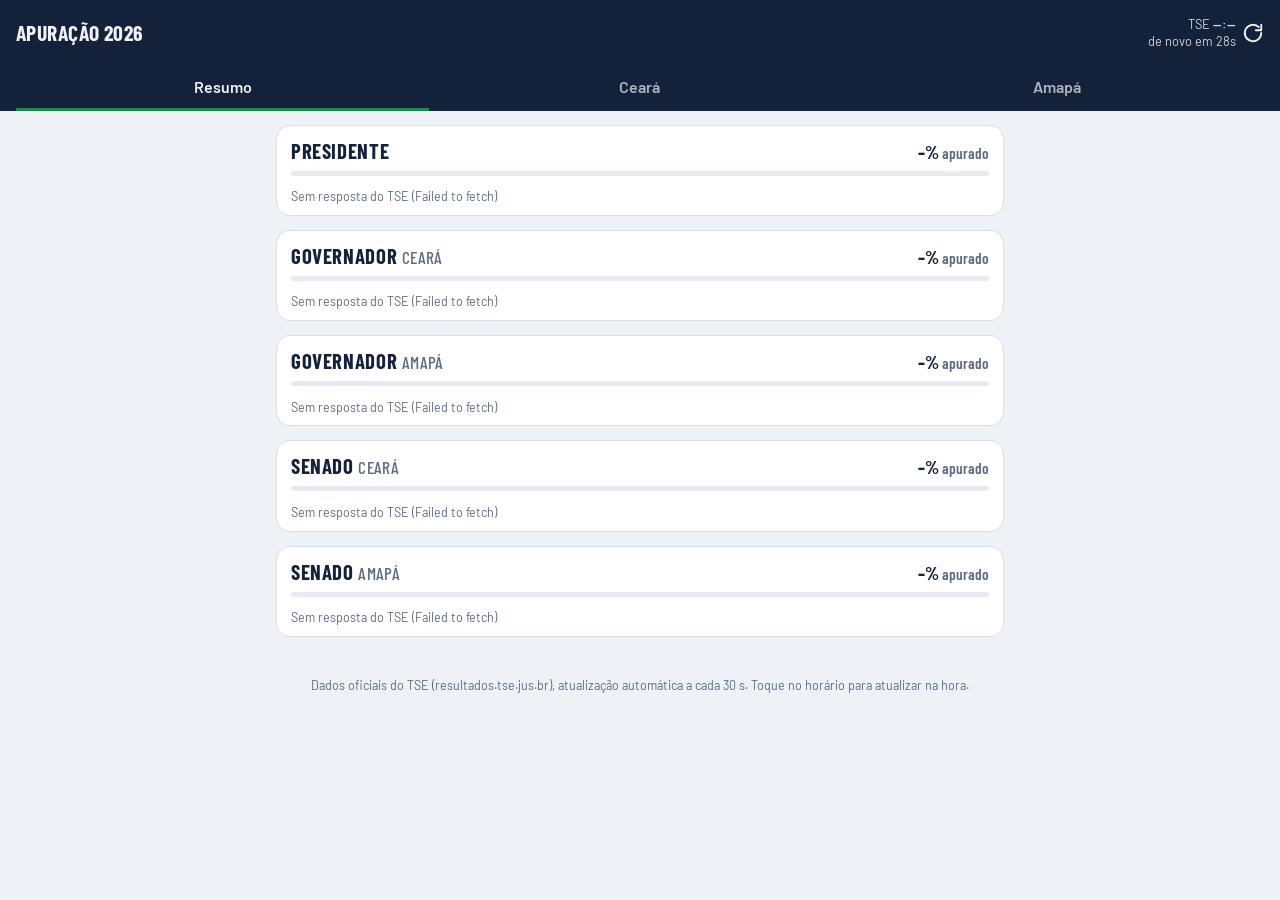
==== index.html @ d560bc11 "Adiciona página de apuração 2026 (Presidente, CE e AP) Co-Authored-By: Claude Opus 5.5 <noreply@anth" ====
<!doctype html>
<html lang="pt-BR">
<head>
<meta charset="utf-8">
<meta name="viewport" content="width=device-width, initial-scale=1, viewport-fit=cover">
<meta name="apple-mobile-web-app-capable" content="yes">
<meta name="mobile-web-app-capable" content="yes">
<meta name="apple-mobile-web-app-title" content="Apuração">
<meta name="theme-color" content="#14213a">
<title>Apuração 2026 CE · AP</title>
<link rel="preconnect" href="https://fonts.googleapis.com">
<link rel="preconnect" href="https://fonts.gstatic.com" crossorigin>
<link rel="stylesheet" href="https://fonts.googleapis.com/css2?family=Barlow:wght@400;500;600&family=Barlow+Condensed:wght@500;600;700&display=swap">
<style>
/* Layout: barra fixa com abas e % apurado; cartões por cargo empilhados, números grandes à direita */
:root {
  --bg: #eef1f5;
  --card: #ffffff;
  --ink: #14213a;
  --muted: #5d6a80;
  --line: #d9dfe8;
  --accent: #1f4fa3;
  --bar: #c9d6ec;
  --confirma: #1d8a4e;   /* tecla verde da urna */
  --corrige: #d9731a;    /* tecla laranja da urna */
  --chip: #e6ebf3;
  --font-body: "Barlow", system-ui, -apple-system, "Segoe UI", Roboto, sans-serif;
  --font-num: "Barlow Condensed", "Arial Narrow", system-ui, sans-serif;
  color-scheme: light;
}
@media (prefers-color-scheme: dark) {
  :root:not([data-theme="light"]) {
    --bg: #0d1424; --card: #16203a; --ink: #e8edf6; --muted: #98a5bd; --line: #26324f;
    --accent: #7fa6ef; --bar: #2a3d66; --confirma: #3cc27a; --corrige: #f0954a; --chip: #22304f;
    color-scheme: dark;
  }
}
:root[data-theme="dark"] {
  --bg: #0d1424; --card: #16203a; --ink: #e8edf6; --muted: #98a5bd; --line: #26324f;
  --accent: #7fa6ef; --bar: #2a3d66; --confirma: #3cc27a; --corrige: #f0954a; --chip: #22304f;
  color-scheme: dark;
}
* { box-sizing: border-box; }
html { -webkit-text-size-adjust: 100%; }
body {
  margin: 0; background: var(--bg); color: var(--ink);
  font: 16px/1.35 var(--font-body);
  padding-bottom: env(safe-area-inset-bottom, 0px);
}
header {
  position: sticky; top: 0; z-index: 5;
  background: var(--ink); color: var(--bg);
  padding: calc(env(safe-area-inset-top, 0px) + 10px) 16px 0;
}
.top { display: flex; align-items: center; gap: 12px; justify-content: space-between; }
.top h1 { font: 700 1.35rem/1 var(--font-num); letter-spacing: .02em; margin: 0; text-transform: uppercase; }
.status { font-size: .8rem; opacity: .85; text-align: right; font-variant-numeric: tabular-nums; }
.status b { font-weight: 600; }
#refresh {
  border: 0; background: transparent; color: inherit; font: inherit; padding: 6px 0 6px 10px;
  cursor: pointer; display: flex; align-items: center; gap: 6px;
}
#refresh svg { width: 22px; height: 22px; }
#refresh.spin svg { animation: spin .8s linear infinite; }
@keyframes spin { to { transform: rotate(360deg); } }
nav { display: flex; gap: 4px; margin-top: 10px; }
nav button {
  flex: 1; border: 0; background: transparent; color: inherit; opacity: .7;
  font: 600 1rem var(--font-body); padding: 10px 4px 12px; cursor: pointer;
  border-bottom: 3px solid transparent;
}
nav button[aria-selected="true"] { opacity: 1; border-bottom-color: var(--confirma); }
nav button:focus-visible, button:focus-visible, input:focus-visible { outline: 2px solid var(--accent); outline-offset: 2px; }

main { padding: 14px 16px 40px; max-width: 760px; margin: 0 auto; display: grid; gap: 14px; }
.note {
  font-size: .9rem; color: var(--muted); background: var(--card); border: 1px dashed var(--line);
  border-radius: 10px; padding: 10px 12px;
}
.note.err { color: var(--corrige); border-color: var(--corrige); }

section.card { background: var(--card); border-radius: 14px; padding: 14px 14px 6px; border: 1px solid var(--line); min-width: 0; }
.card-h { display: flex; justify-content: space-between; align-items: baseline; gap: 10px; flex-wrap: wrap; }
.card-h h2 { margin: 0; font: 700 1.3rem/1.1 var(--font-num); text-transform: uppercase; letter-spacing: .03em; }
.card-h h2 small { font-weight: 500; color: var(--muted); letter-spacing: .02em; }
.apur { font: 600 .95rem var(--font-num); color: var(--muted); font-variant-numeric: tabular-nums; }
.apur b { color: var(--ink); font-size: 1.15rem; }
.prog { height: 5px; background: var(--chip); border-radius: 3px; margin: 8px 0 4px; overflow: hidden; }
.prog i { display: block; height: 100%; background: var(--confirma); width: 0; transition: width .6s; }
.meta { font-size: .78rem; color: var(--muted); margin-bottom: 4px; font-variant-numeric: tabular-nums; }

.cand { display: grid; grid-template-columns: 46px 1fr auto; gap: 4px 10px; align-items: center; padding: 10px 0; border-top: 1px solid var(--line); }
.cand:first-of-type { border-top: 0; }
.ph { width: 46px; height: 46px; border-radius: 50%; object-fit: cover; background: var(--chip); grid-row: span 2; }
.nm { font-weight: 600; font-size: 1.02rem; min-width: 0; overflow-wrap: anywhere; }
.sub { font-size: .8rem; color: var(--muted); min-width: 0; overflow-wrap: anywhere; }
.pct { font: 700 1.6rem/1 var(--font-num); text-align: right; font-variant-numeric: tabular-nums; }
.vts { font: 500 .85rem var(--font-num); color: var(--muted); text-align: right; font-variant-numeric: tabular-nums; }
.bar { grid-column: 2 / 4; height: 6px; background: var(--chip); border-radius: 3px; overflow: hidden; }
.bar i { display: block; height: 100%; background: var(--bar); width: 0; transition: width .6s; }
.cand.lead .bar i { background: var(--accent); }
.cand.eleito .bar i { background: var(--confirma); }
.pill { display: inline-block; font: 700 .7rem/1 var(--font-body); text-transform: uppercase; letter-spacing: .06em; padding: 3px 6px; border-radius: 4px; margin-left: 6px; vertical-align: 2px; background: var(--chip); color: var(--muted); }
.pill.ok { background: var(--confirma); color: #fff; }
.pill.t2 { background: var(--corrige); color: #fff; }
.cut { font: 600 .72rem var(--font-body); text-transform: uppercase; letter-spacing: .08em; color: var(--corrige); border-top: 2px dashed var(--corrige); padding: 4px 0 2px; }

.more { width: 100%; border: 0; background: transparent; color: var(--accent); font: 600 .95rem var(--font-body); padding: 10px 0 12px; cursor: pointer; }

/* listas de deputados */
.search { width: 100%; font: 1rem var(--font-body); padding: 10px 12px; border-radius: 10px; border: 1px solid var(--line); background: var(--bg); color: var(--ink); margin: 8px 0 4px; }
.dep { display: grid; grid-template-columns: 2.2em 1fr auto; gap: 0 10px; align-items: baseline; padding: 8px 0; border-top: 1px solid var(--line); }
.dep .rk { font: 600 .95rem var(--font-num); color: var(--muted); text-align: right; font-variant-numeric: tabular-nums; }
.dep .nm { font-size: .98rem; }
.dep .r { text-align: right; font-variant-numeric: tabular-nums; }
.dep .r b { font: 700 1.15rem var(--font-num); display: block; }
.dep .r span { font: 500 .8rem var(--font-num); color: var(--muted); }
.dep.eleito .rk { color: var(--confirma); }
.legend { font-size: .78rem; color: var(--muted); padding: 6px 0 2px; }

.parties { display: flex; flex-wrap: wrap; gap: 6px; margin: 6px 0 8px; }
.parties span { font: 600 .82rem var(--font-num); background: var(--chip); border-radius: 6px; padding: 4px 7px; font-variant-numeric: tabular-nums; }
.parties span b { color: var(--confirma); }

footer { font-size: .78rem; color: var(--muted); text-align: center; padding: 0 16px 24px; }
footer a { color: var(--accent); }
@media (prefers-reduced-motion: reduce) { * { transition: none !important; animation: none !important; } }
</style>
</head>
<body>
<header>
  <div class="top">
    <h1>Apuração 2026</h1>
    <button id="refresh" type="button" aria-label="Atualizar agora">
      <span class="status" id="status">carregando…</span>
      <svg viewBox="0 0 24 24" fill="none" stroke="currentColor" stroke-width="2" stroke-linecap="round" stroke-linejoin="round" aria-hidden="true"><path d="M21 12a9 9 0 1 1-2.64-6.36"/><path d="M21 3v6h-6"/></svg>
    </button>
  </div>
  <nav role="tablist">
    <button role="tab" id="tab-resumo" data-tab="resumo" aria-selected="true">Resumo</button>
    <button role="tab" id="tab-ce" data-tab="ce" aria-selected="false">Ceará</button>
    <button role="tab" id="tab-ap" data-tab="ap" aria-selected="false">Amapá</button>
  </nav>
</header>
<main id="main"></main>
<footer>Dados oficiais do TSE (resultados.tse.jus.br), atualização automática a cada 30 s. Toque no horário para atualizar na hora.</footer>

<script>
(() => {
  const BASE = 'https://resultados.tse.jus.br/oficial/ele2026';
  // 1º turno: 6257 federal, 6259 estadual. No 2º turno o TSE usa 6258 e 6260.
  const ELE = { fed: 6257, est: 6259 };
  const REFRESH_S = 30;

  const RACES = {
    pres:  { ele: ELE.fed, uf: 'br', cargo: 1, title: 'Presidente' },
    govce: { ele: ELE.est, uf: 'ce', cargo: 3, title: 'Governador', where: 'Ceará' },
    govap: { ele: ELE.est, uf: 'ap', cargo: 3, title: 'Governador', where: 'Amapá' },
    sence: { ele: ELE.est, uf: 'ce', cargo: 5, title: 'Senado', where: 'Ceará' },
    senap: { ele: ELE.est, uf: 'ap', cargo: 5, title: 'Senado', where: 'Amapá' },
    dfce:  { ele: ELE.est, uf: 'ce', cargo: 6, title: 'Dep. Federal', where: 'Ceará' },
    dece:  { ele: ELE.est, uf: 'ce', cargo: 7, title: 'Dep. Estadual', where: 'Ceará' },
    dfap:  { ele: ELE.est, uf: 'ap', cargo: 6, title: 'Dep. Federal', where: 'Amapá' },
    deap:  { ele: ELE.est, uf: 'ap', cargo: 7, title: 'Dep. Estadual', where: 'Amapá' },
  };
  const TABS = {
    resumo: [['pres', 5], ['govce', 4], ['govap', 4], ['sence', 4], ['senap', 4]],
    ce: [['govce', 99], ['sence', 99], ['dfce'], ['dece']],
    ap: [['govap', 99], ['senap', 99], ['dfap'], ['deap']],
  };

  const pad = (n, l) => String(n).padStart(l, '0');
  const fileUrl = r => `${BASE}/${r.ele}/dados/${r.uf}/${r.uf}-c${pad(r.cargo, 4)}-e${pad(r.ele, 6)}-u.json`;
  const fotoUrl = (r, sq) => `${BASE}/${r.ele}/fotos/${r.uf}/${sq}.jpeg`;
  const num = s => Number(String(s || '0').replace(/\./g, '').replace(',', '.')) || 0;
  const fmt = n => n.toLocaleString('pt-BR');
  const pct = s => (s || '0,00');
  const esc = s => String(s ?? '').replace(/[&<>"']/g, c => ({ '&': '&amp;', '<': '&lt;', '>': '&gt;', '"': '&quot;', "'": '&#39;' }[c]));

  const store = {};       // key -> {data, at, err}
  const ui = { expanded: {}, search: {} };
  let tab = 'resumo';
  try { tab = localStorage.getItem('apuracao-tab') || 'resumo'; } catch (e) {}
  if (!TABS[tab]) tab = 'resumo';

  function parse(d) {
    const c = d.carg[0];
    const cands = [];
    const partyVotes = {};
    for (const a of c.agr || []) for (const p of a.par || []) {
      for (const x of p.cand || []) {
        cands.push({
          n: x.n, sq: x.sqcand, nm: x.nmu || x.nm, full: x.nm, sg: p.sg,
          v: num(x.vap), p: pct(x.pvap), e: x.e === 's', st: x.st || '',
          vice: (x.vs || []).map(v => v.nmu).filter(Boolean),
        });
      }
      const pv = (p.cand || []).reduce((t, x) => t + num(x.vap), 0);
      if (pv) partyVotes[p.sg] = (partyVotes[p.sg] || 0) + pv;
    }
    cands.sort((a, b) => b.v - a.v || a.nm.localeCompare(b.nm, 'pt-BR'));
    return {
      cands, partyVotes,
      seats: Number(c.nv) || 1,
      apur: pct(d.s && d.s.pst), apurN: num(d.s && d.s.pst),
      quando: `${d.dg || ''} ${d.hg || ''}`.trim(),
      hg: d.hg || '',
      final: d.tf === 's',
      validos: num(d.v && d.v.vv), brancos: num(d.v && d.v.vb), nulos: num(d.v && d.v.tvn),
      comparec: num(d.e && d.e.c), eleitores: num(d.e && d.e.te), abst: num(d.e && d.e.a),
    };
  }

  async function load(key) {
    const r = RACES[key];
    try {
      const res = await fetch(fileUrl(r) + '?t=' + Math.floor(Date.now() / 15000), { cache: 'no-store' });
      if (!res.ok) throw new Error('HTTP ' + res.status);
      store[key] = { data: parse(await res.json()), at: new Date(), err: null };
    } catch (e) {
      store[key] = Object.assign({}, store[key], { err: e.message || String(e) });
    }
  }

  function pillFor(c) {
    const st = c.st.toLowerCase();
    if (c.e || st.startsWith('eleito')) return `<span class="pill ok">${esc(c.st || 'Eleito')}</span>`;
    if (st.includes('2º turno') || st.includes('2o turno') || st.includes('segundo')) return `<span class="pill t2">2º turno</span>`;
    if (c.st) return `<span class="pill">${esc(c.st)}</span>`;
    return '';
  }

  function header(r, d, extra = '') {
    const title = r.where ? `${esc(r.title)} <small>${esc(r.where)}</small>` : esc(r.title);
    return `<div class="card-h"><h2>${title}</h2><div class="apur"><b>${d ? d.apur : '–'}%</b> apurado</div></div>
      <div class="prog"><i style="width:${d ? Math.min(100, d.apurN) : 0}%"></i></div>${extra}`;
  }

  function majCard(key, limit) {
    const r = RACES[key], s = store[key], d = s && s.data;
    if (!d) return `<section class="card">${header(r, null)}<p class="meta">${s && s.err ? 'Sem resposta do TSE (' + esc(s.err) + ')' : 'Carregando…'}</p></section>`;
    const open = ui.expanded[key];
    const show = open ? d.cands : d.cands.slice(0, limit);
    const meta = d.seats > 1 ? `${d.seats} vagas · ` : '';
    const started = d.apurN > 0 || d.cands.some(c => c.v > 0);
    let rows = '';
    show.forEach((c, i) => {
      if (d.seats > 1 && i === d.seats && started) rows += `<div class="cut">acima da linha: ${d.seats} vagas</div>`;
      const cls = ['cand', i === 0 && c.v > 0 ? 'lead' : '', c.e ? 'eleito' : ''].join(' ');
      const vice = c.vice.length ? ` · ${r.cargo === 5 ? 'supl.' : 'vice'} ${esc(c.vice.join(', '))}` : '';
      rows += `<div class="${cls}">
        <img class="ph" loading="lazy" alt="" src="${fotoUrl(r, c.sq)}" onerror="this.style.visibility='hidden'">
        <div class="nm">${esc(c.nm)}${pillFor(c)}</div>
        <div class="pct">${c.p}%</div>
        <div class="sub">${esc(c.sg)} ${esc(c.n)}${vice}</div>
        <div class="vts">${fmt(c.v)} votos</div>
        <div class="bar"><i style="width:${Math.min(100, num(c.p))}%"></i></div>
      </div>`;
    });
    const more = d.cands.length > limit
      ? `<button class="more" type="button" data-more="${key}">${open ? 'Mostrar menos' : `Ver todos (${d.cands.length})`}</button>` : '<div style="height:8px"></div>';
    const m = `<div class="meta">${meta}TSE ${esc(d.quando)}${d.final ? ' · totalização encerrada' : ''}${s.err ? ' · ⚠ última tentativa falhou' : ''}</div>`;
    return `<section class="card">${header(r, d, m)}${rows}${more}</section>`;
  }

  function depCard(key) {
    const r = RACES[key], s = store[key], d = s && s.data;
    if (!d) return `<section class="card">${header(r, null)}<p class="meta">${s && s.err ? 'Sem resposta do TSE (' + esc(s.err) + ')' : 'Carregando…'}</p></section>`;
    const q = (ui.search[key] || '').trim().toLowerCase();
    const open = ui.expanded[key];
    const ranked = d.cands.map((c, i) => Object.assign({ rank: i + 1 }, c));
    let list = q
      ? ranked.filter(c => (c.nm + ' ' + c.full + ' ' + c.sg + ' ' + c.n).toLowerCase().includes(q))
      : (open ? ranked : ranked.slice(0, d.seats + 5));
    const started = d.apurN > 0 || d.cands.some(c => c.v > 0);
    const parties = Object.entries(d.partyVotes).sort((a, b) => b[1] - a[1]).slice(0, 8);
    const eleitosPorPartido = {};
    d.cands.forEach(c => { if (c.e) eleitosPorPartido[c.sg] = (eleitosPorPartido[c.sg] || 0) + 1; });
    const partyHtml = parties.length && started
      ? `<div class="parties">${parties.map(([sg, v]) => `<span>${esc(sg)} ${fmt(v)}${eleitosPorPartido[sg] ? ` · <b>${eleitosPorPartido[sg]} eleitos</b>` : ''}</span>`).join('')}</div>` : '';
    let rows = '';
    list.forEach(c => {
      if (!q && c.rank === d.seats + 1 && started) rows += `<div class="cut">${d.seats} vagas · abaixo daqui, fora pelo voto nominal</div>`;
      rows += `<div class="dep${c.e ? ' eleito' : ''}">
        <div class="rk">${c.rank}º</div>
        <div><div class="nm">${esc(c.nm)}${pillFor(c)}</div><div class="sub">${esc(c.sg)} ${esc(c.n)}</div></div>
        <div class="r"><b>${fmt(c.v)}</b><span>${c.p}%</span></div>
      </div>`;
    });
    if (!rows) rows = `<p class="meta">Nenhum candidato com "${esc(q)}".</p>`;
    const more = !q && d.cands.length > d.seats + 5
      ? `<button class="more" type="button" data-more="${key}">${open ? 'Mostrar menos' : `Ver todos (${d.cands.length})`}</button>` : '<div style="height:8px"></div>';
    const m = `<div class="meta">${d.seats} vagas · TSE ${esc(d.quando)}${s.err ? ' · ⚠ última tentativa falhou' : ''}</div>`;
    return `<section class="card">${header(r, d, m)}
      ${partyHtml}
      <input class="search" id="busca-${key}" type="search" inputmode="search" placeholder="Buscar nome, partido ou número" value="${esc(ui.search[key] || '')}" data-search="${key}">
      <div class="legend">Ordem pelos votos do candidato. Quem leva a vaga depende do quociente do partido, então o selo verde só aparece quando o TSE confirma.</div>
      ${rows}${more}</section>`;
  }

  function render() {
    const main = document.getElementById('main');
    const active = document.activeElement;
    const focusId = active && active.id;
    const caret = active && active.selectionStart;
    let html = '';
    const any = TABS[tab].map(([k]) => store[k] && store[k].data).find(Boolean);
    if (any && any.apurN === 0 && !any.cands.some(c => c.v > 0)) {
      html += `<div class="note">Ainda sem votos divulgados. O TSE libera os números depois que as urnas fecham em todo o país; a página atualiza sozinha.</div>`;
    }
    for (const [key, limit] of TABS[tab]) html += RACES[key].cargo >= 6 ? depCard(key) : majCard(key, limit);
    main.innerHTML = html;
    if (focusId) {
      const el = document.getElementById(focusId);
      if (el) { el.focus(); try { el.setSelectionRange(caret, caret); } catch (e) {} }
    }
    updateStatus();
  }

  let nextAt = 0, busy = false;
  function updateStatus() {
    const keys = TABS[tab].map(([k]) => k);
    const ok = keys.map(k => store[k]).filter(s => s && s.data);
    const latest = ok.map(s => s.data.hg).sort().pop();
    const left = Math.max(0, Math.round((nextAt - Date.now()) / 1000));
    const el = document.getElementById('status');
    el.innerHTML = busy ? 'atualizando…' : `TSE <b>${latest || '--:--'}</b><br>de novo em ${left}s`;
    document.getElementById('refresh').classList.toggle('spin', busy);
  }

  async function refresh() {
    if (busy) return;
    busy = true; updateStatus();
    const keys = [...new Set(TABS[tab].map(([k]) => k))];
    await Promise.all(keys.map(load));
    busy = false;
    nextAt = Date.now() + REFRESH_S * 1000;
    render();
  }

  function setTab(t) {
    tab = t;
    try { localStorage.setItem('apuracao-tab', t); } catch (e) {}
    document.querySelectorAll('nav button').forEach(b => b.setAttribute('aria-selected', String(b.dataset.tab === t)));
    render();
    window.scrollTo(0, 0);
    refresh();
  }

  document.querySelector('nav').addEventListener('click', e => {
    const b = e.target.closest('button[data-tab]');
    if (b) setTab(b.dataset.tab);
  });
  document.getElementById('refresh').addEventListener('click', refresh);
  document.getElementById('main').addEventListener('click', e => {
    const b = e.target.closest('button[data-more]');
    if (!b) return;
    ui.expanded[b.dataset.more] = !ui.expanded[b.dataset.more];
    render();
  });
  document.getElementById('main').addEventListener('input', e => {
    const k = e.target.dataset && e.target.dataset.search;
    if (!k) return;
    ui.search[k] = e.target.value;
    render();
  });

  setInterval(() => {
    if (document.hidden) return;
    if (Date.now() >= nextAt) refresh(); else updateStatus();
  }, 1000);
  document.addEventListener('visibilitychange', () => { if (!document.hidden) refresh(); });

  document.querySelectorAll('nav button').forEach(b => b.setAttribute('aria-selected', String(b.dataset.tab === tab)));
  render();
  refresh();
})();
</script>
</body>
</html>
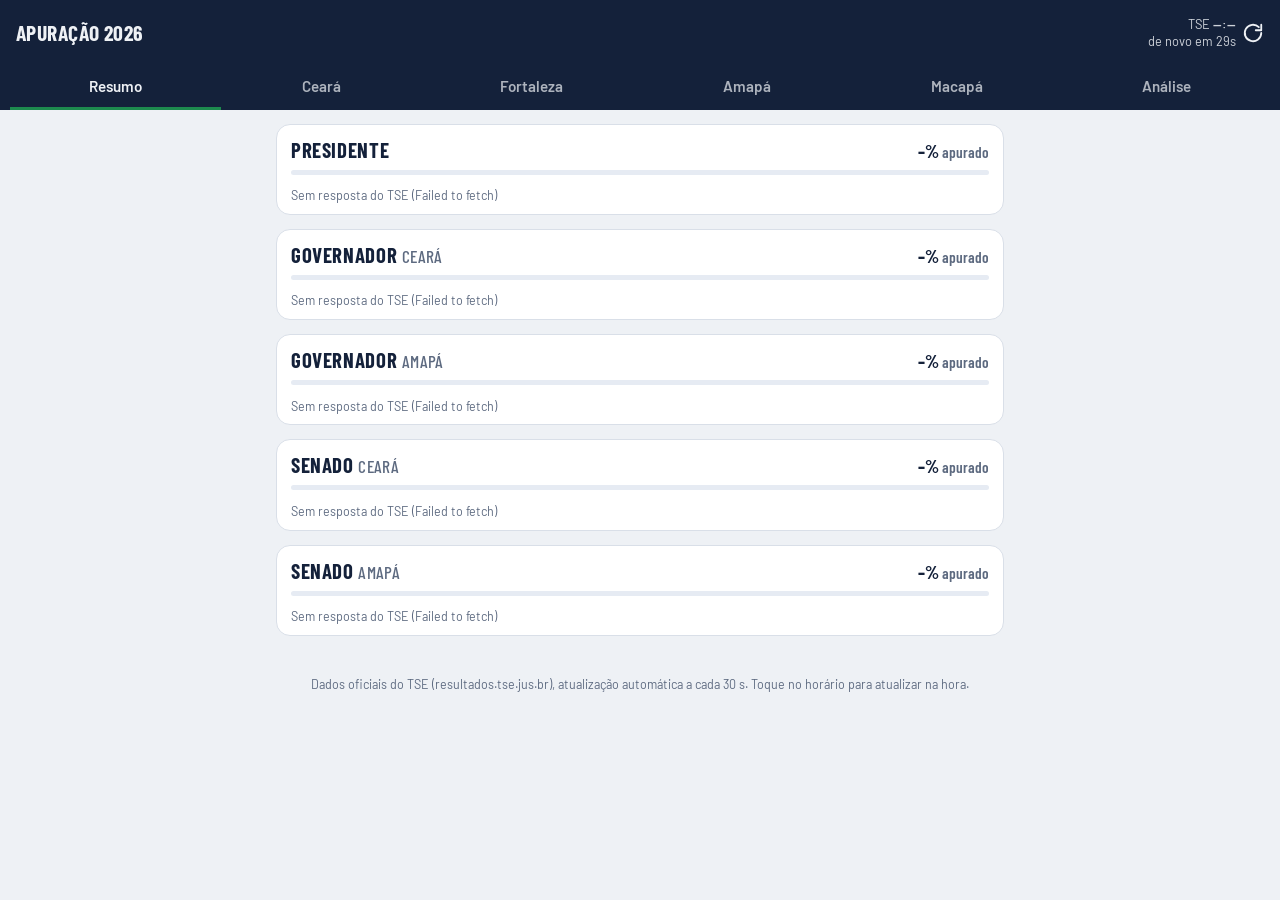
==== commit c86106a3: "Brancos, nulos e abstenção por cargo, abas de Fortaleza e Macapá e análise do 1º turno Cada cartão m" ====
--- a/index.html
+++ b/index.html
@@ -24,6 +24,10 @@
   --confirma: #1d8a4e;   /* tecla verde da urna */
   --corrige: #d9731a;    /* tecla laranja da urna */
   --chip: #e6ebf3;
+  --lula: #c4302b;
+  --head: #14213a;
+  --head-ink: #eef1f5;
+  --flavio: #2f5fb3;
   --font-body: "Barlow", system-ui, -apple-system, "Segoe UI", Roboto, sans-serif;
   --font-num: "Barlow Condensed", "Arial Narrow", system-ui, sans-serif;
   color-scheme: light;
@@ -32,15 +36,18 @@
   :root:not([data-theme="light"]) {
     --bg: #0d1424; --card: #16203a; --ink: #e8edf6; --muted: #98a5bd; --line: #26324f;
     --accent: #7fa6ef; --bar: #2a3d66; --confirma: #3cc27a; --corrige: #f0954a; --chip: #22304f;
+    --lula: #ef6a5f; --flavio: #6f9cf0;
     color-scheme: dark;
   }
 }
 :root[data-theme="dark"] {
   --bg: #0d1424; --card: #16203a; --ink: #e8edf6; --muted: #98a5bd; --line: #26324f;
   --accent: #7fa6ef; --bar: #2a3d66; --confirma: #3cc27a; --corrige: #f0954a; --chip: #22304f;
+  --lula: #ef6a5f; --flavio: #6f9cf0;
   color-scheme: dark;
 }
 * { box-sizing: border-box; }
+[hidden] { display: none !important; }
 html { -webkit-text-size-adjust: 100%; }
 body {
   margin: 0; background: var(--bg); color: var(--ink);
@@ -49,7 +56,7 @@
 }
 header {
   position: sticky; top: 0; z-index: 5;
-  background: var(--ink); color: var(--bg);
+  background: var(--head); color: var(--head-ink);
   padding: calc(env(safe-area-inset-top, 0px) + 10px) 16px 0;
 }
 .top { display: flex; align-items: center; gap: 12px; justify-content: space-between; }
@@ -63,10 +70,11 @@
 #refresh svg { width: 22px; height: 22px; }
 #refresh.spin svg { animation: spin .8s linear infinite; }
 @keyframes spin { to { transform: rotate(360deg); } }
-nav { display: flex; gap: 4px; margin-top: 10px; }
+nav { display: flex; gap: 2px; margin: 10px -16px 0; padding: 0 10px; overflow-x: auto; scrollbar-width: none; }
+nav::-webkit-scrollbar { display: none; }
 nav button {
-  flex: 1; border: 0; background: transparent; color: inherit; opacity: .7;
-  font: 600 1rem var(--font-body); padding: 10px 4px 12px; cursor: pointer;
+  flex: 1 0 auto; border: 0; white-space: nowrap; background: transparent; color: inherit; opacity: .7;
+  font: 600 .95rem var(--font-body); padding: 10px 8px 12px; cursor: pointer;
   border-bottom: 3px solid transparent;
 }
 nav button[aria-selected="true"] { opacity: 1; border-bottom-color: var(--confirma); }
@@ -121,6 +129,54 @@
 .parties { display: flex; flex-wrap: wrap; gap: 6px; margin: 6px 0 8px; }
 .parties span { font: 600 .82rem var(--font-num); background: var(--chip); border-radius: 6px; padding: 4px 7px; font-variant-numeric: tabular-nums; }
 .parties span b { color: var(--confirma); }
+
+/* comparecimento, brancos e nulos */
+.turn { display: grid; grid-template-columns: repeat(4, minmax(0, 1fr)); gap: 6px; margin: 6px 0 8px; }
+.turn div { background: var(--chip); border-radius: 8px; padding: 6px 7px; min-width: 0; }
+.turn span { display: block; font: 600 .66rem var(--font-body); text-transform: uppercase; letter-spacing: .06em; color: var(--muted); }
+.turn b { display: block; font: 700 1.1rem/1.1 var(--font-num); font-variant-numeric: tabular-nums; }
+.turn small { display: block; font: 500 .74rem var(--font-num); color: var(--muted); font-variant-numeric: tabular-nums; overflow-wrap: anywhere; }
+.turn-note { font-size: .72rem; color: var(--muted); margin: -2px 0 6px; }
+
+/* aba de análise */
+.an { max-width: 760px; margin: 0 auto; padding: 18px 16px 40px; font-size: 1.02rem; line-height: 1.6; }
+.an section { scroll-margin-top: 130px; border-top: 1px solid var(--line); margin-top: 26px; padding-top: 6px; }
+.an p { margin: .7em 0; max-width: 65ch; }
+.an-kicker { font: 600 .74rem var(--font-body); text-transform: uppercase; letter-spacing: .1em; color: var(--muted); margin: 0; }
+.an-title { font: 700 2rem/1.05 var(--font-num); text-transform: uppercase; letter-spacing: .01em; margin: .2em 0 .3em; text-wrap: balance; }
+.an-lede { color: var(--muted); font-size: .95rem; }
+.an h3 { font: 700 1.55rem/1.1 var(--font-num); text-transform: uppercase; letter-spacing: .02em; margin: .7em 0 .3em; text-wrap: balance; }
+.an h4 { font: 700 1.12rem/1.2 var(--font-body); margin: 1.3em 0 .2em; text-wrap: balance; }
+.an-jump { display: flex; flex-wrap: wrap; gap: 6px; margin: 12px 0 4px; }
+.an-jump a { font: 600 .85rem var(--font-body); color: var(--ink); background: var(--chip); border-radius: 999px; padding: 6px 11px; text-decoration: none; }
+.stats { display: grid; grid-template-columns: repeat(auto-fit, minmax(100px, 1fr)); gap: 8px; margin: 10px 0 4px; }
+.stats div { background: var(--card); border: 1px solid var(--line); border-radius: 10px; padding: 8px 10px; min-width: 0; }
+.stats span { display: block; font: 600 .68rem var(--font-body); text-transform: uppercase; letter-spacing: .06em; color: var(--muted); }
+.stats b { display: block; font: 700 1.4rem/1.1 var(--font-num); font-variant-numeric: tabular-nums; }
+.stats small { display: block; font-size: .76rem; color: var(--muted); line-height: 1.3; }
+.lula-t { color: var(--lula); font-weight: 700; }
+.flavio-t { color: var(--flavio); font-weight: 700; }
+.tw { overflow-x: auto; margin: 10px 0 6px; -webkit-overflow-scrolling: touch; }
+.an table { border-collapse: collapse; width: 100%; font-size: .84rem; line-height: 1.3; font-variant-numeric: tabular-nums; }
+.an th { text-align: left; font: 600 .68rem var(--font-body); text-transform: uppercase; letter-spacing: .05em; color: var(--muted); padding: 6px 6px; border-bottom: 1px solid var(--line); white-space: nowrap; }
+.an td { padding: 7px 6px; border-bottom: 1px solid var(--line); vertical-align: middle; }
+.an td.n, .an th.n { text-align: right; white-space: nowrap; }
+.an td:first-child { font-weight: 600; }
+.duo { display: flex; width: 64px; height: 8px; border-radius: 4px; overflow: hidden; background: var(--chip); margin-left: auto; }
+.duo i { display: block; height: 100%; }
+.duo i.lula { background: var(--lula); } .duo i.flavio { background: var(--flavio); }
+.duo i.gov { background: var(--lula); } .duo i.opo { background: var(--accent); }
+.dv { display: block; position: relative; width: 84px; height: 10px; margin-left: auto; background: linear-gradient(var(--line), var(--line)) center / 1px 100% no-repeat; }
+.dv i { position: absolute; top: 1px; height: 8px; border-radius: 2px; }
+.dv i.r { left: 50%; } .dv i.l { right: 50%; }
+.dv i.lula { background: var(--lula); } .dv i.flavio { background: var(--flavio); }
+.tag { font: 700 .64rem var(--font-body); text-transform: uppercase; letter-spacing: .05em; padding: 2px 5px; border-radius: 4px; background: var(--chip); color: var(--muted); }
+.tag.gov { background: var(--confirma); color: #fff; }
+table.banc td:last-child { white-space: normal; text-align: left; min-width: 180px; font-size: .78rem; color: var(--muted); }
+.an details { margin: 8px 0; }
+.an summary { cursor: pointer; font: 600 .92rem var(--font-body); color: var(--accent); padding: 6px 0; }
+.an-foot { font-size: .78rem; color: var(--muted); }
+.an-method p { font-size: .9rem; color: var(--muted); }
 
 footer { font-size: .78rem; color: var(--muted); text-align: center; padding: 0 16px 24px; }
 footer a { color: var(--accent); }
@@ -139,10 +195,142 @@
   <nav role="tablist">
     <button role="tab" id="tab-resumo" data-tab="resumo" aria-selected="true">Resumo</button>
     <button role="tab" id="tab-ce" data-tab="ce" aria-selected="false">Ceará</button>
+    <button role="tab" id="tab-fortaleza" data-tab="fortaleza" aria-selected="false">Fortaleza</button>
     <button role="tab" id="tab-ap" data-tab="ap" aria-selected="false">Amapá</button>
+    <button role="tab" id="tab-macapa" data-tab="macapa" aria-selected="false">Macapá</button>
+    <button role="tab" id="tab-analise" data-tab="analise" aria-selected="false">Análise</button>
   </nav>
 </header>
 <main id="main"></main>
+<article id="analise" class="an" hidden>
+  <p class="an-kicker">Retrato do 1º turno · TSE, 4 de outubro, 21h38</p>
+  <h2 class="an-title">O que a urna disse no Brasil, no Ceará e no Amapá</h2>
+  <p class="an-lede">Brasil com 99,5% apurado, Ceará com 98,4%, Amapá fechado. Os números de deputado no Ceará ainda são projeção minha (explico no fim como fiz). O resto é contagem oficial, e o que for opinião está escrito como opinião.</p>
+
+  <nav class="an-jump" aria-label="Seções da análise">
+    <a href="#an-brasil">Brasil</a><a href="#an-ceara">Ceará</a><a href="#an-fortaleza">Fortaleza</a><a href="#an-amapa">Amapá</a><a href="#an-brancos">Brancos e nulos</a><a href="#an-turno">2º turno</a>
+  </nav>
+
+  <section id="an-brasil">
+    <h3>Brasil: o sobrenome Bolsonaro chegou na frente</h3>
+    <div class="stats">
+      <div><span>Flávio Bolsonaro</span><b class="flavio-t">47,13%</b><small>55,9 milhões</small></div>
+      <div><span>Lula</span><b class="lula-t">45,04%</b><small>53,5 milhões</small></div>
+      <div><span>Diferença</span><b>2,5 mi</b><small>votos a favor de Flávio</small></div>
+    </div>
+    <p>Flávio Bolsonaro termina o primeiro turno na frente de Lula. Vai ter segundo turno no dia 25 de outubro, e o PT chega nele atrás. Isso não acontecia desde 2018.</p>
+    <p>Comparar com 2022 deixa o tamanho da mudança mais claro. Naquele primeiro turno Lula fez 48,43% e Jair Bolsonaro 43,20%. Agora Lula caiu uns três pontos e meio e o lado bolsonarista subiu quase quatro, com um candidato que não é o Jair. O pai está inelegível e mesmo assim o voto passou pro filho quase inteiro, com sobra. Pra mim esse é o dado mais pesado da noite. Muita gente apostou que o bolsonarismo sem Bolsonaro na urna ia rachar. Não rachou.</p>
+    <p>O mapa é o de sempre, só que mais apertado pro PT. Lula ganhou nos nove estados do Nordeste e saiu da região com quase 11 milhões de votos de vantagem. Só que perdeu 5,7 milhões no Sudeste, 5 milhões no Sul e 2,2 milhões no Centro-Oeste. No Norte, Flávio tirou meio milhão a mais. Lula ganhou 12 estados e Flávio 15.</p>
+    <div class="tw"><table class="reg"><thead><tr><th>Região</th><th class=n></th><th class=n>Lula</th><th class=n>Flávio</th><th class=n>Saldo</th></tr></thead><tbody><tr><td>Norte</td><td class=n><span class="duo"><i class="lula" style="width:44.5%"></i><i class="flavio" style="width:49.3%"></i></span></td><td class=n>44,5</td><td class=n>49,3</td><td class=n><span class="flavio-t">Flávio 0,49 mi</span></td></tr><tr><td>Nordeste</td><td class=n><span class="duo"><i class="lula" style="width:63.7%"></i><i class="flavio" style="width:31.0%"></i></span></td><td class=n>63,7</td><td class=n>31,0</td><td class=n><span class="lula-t">Lula 10,89 mi</span></td></tr><tr><td>Centro-Oeste</td><td class=n><span class="duo"><i class="lula" style="width:32.6%"></i><i class="flavio" style="width:56.5%"></i></span></td><td class=n>32,6</td><td class=n>56,5</td><td class=n><span class="flavio-t">Flávio 2,17 mi</span></td></tr><tr><td>Sudeste</td><td class=n><span class="duo"><i class="lula" style="width:39.6%"></i><i class="flavio" style="width:51.4%"></i></span></td><td class=n>39,6</td><td class=n>51,4</td><td class=n><span class="flavio-t">Flávio 5,69 mi</span></td></tr><tr><td>Sul</td><td class=n><span class="duo"><i class="lula" style="width:31.3%"></i><i class="flavio" style="width:60.1%"></i></span></td><td class=n>31,3</td><td class=n>60,1</td><td class=n><span class="flavio-t">Flávio 5,04 mi</span></td></tr></tbody></table></div>
+    <p>Minas Gerais merece uma linha própria. Lula ganhou Minas nos dois turnos de 2022, e agora perdeu por 48,4% a 43,2%. Quem quer ganhar a Presidência costuma precisar de Minas, e o PT vai ter três semanas pra virar lá.</p>
+    <p>A tal terceira via virou pó. Augusto Cury (Avante) fez 2,90%, Renan Santos (Missão) 2,25%, Ronaldo Caiado (PSD) 2,19% e Romeu Zema (Novo) 0,27%. Dois ex-governadores de estados grandes somando menos de 2,5%. A polarização não deixou espaço nem pra quem tinha máquina.</p>
+    <details class="an-more">
+      <summary>Ver os 27 estados</summary>
+      <div class="tw"><table class="uf"><thead><tr><th>Estado</th><th class=n>Flávio ◂ ▸ Lula</th><th class=n>Lula</th><th class=n>Flávio</th><th class=n>Dif. (pts)</th></tr></thead><tbody><tr><td>Roraima</td><td class=n><span class="dv"><i class="flavio l" style="width:48.2%"></i></span></td><td class=n>22,9</td><td class=n>71,1</td><td class=n><span class="flavio-t">−48,2</span></td></tr><tr><td>Santa Catarina</td><td class=n><span class="dv"><i class="flavio l" style="width:41.6%"></i></span></td><td class=n>25,0</td><td class=n>66,7</td><td class=n><span class="flavio-t">−41,6</span></td></tr><tr><td>Rondônia</td><td class=n><span class="dv"><i class="flavio l" style="width:41.6%"></i></span></td><td class=n>25,9</td><td class=n>67,5</td><td class=n><span class="flavio-t">−41,6</span></td></tr><tr><td>Mato Grosso</td><td class=n><span class="dv"><i class="flavio l" style="width:36.0%"></i></span></td><td class=n>29,2</td><td class=n>65,1</td><td class=n><span class="flavio-t">−36,0</span></td></tr><tr><td>Acre</td><td class=n><span class="dv"><i class="flavio l" style="width:35.8%"></i></span></td><td class=n>28,7</td><td class=n>64,6</td><td class=n><span class="flavio-t">−35,8</span></td></tr><tr><td>Paraná</td><td class=n><span class="dv"><i class="flavio l" style="width:28.7%"></i></span></td><td class=n>31,2</td><td class=n>59,9</td><td class=n><span class="flavio-t">−28,7</span></td></tr><tr><td>Mato Grosso do Sul</td><td class=n><span class="dv"><i class="flavio l" style="width:23.9%"></i></span></td><td class=n>34,7</td><td class=n>58,6</td><td class=n><span class="flavio-t">−23,9</span></td></tr><tr><td>Goiás</td><td class=n><span class="dv"><i class="flavio l" style="width:22.6%"></i></span></td><td class=n>31,1</td><td class=n>53,6</td><td class=n><span class="flavio-t">−22,6</span></td></tr><tr><td>Rio Grande do Sul</td><td class=n><span class="dv"><i class="flavio l" style="width:19.9%"></i></span></td><td class=n>35,7</td><td class=n>55,6</td><td class=n><span class="flavio-t">−19,9</span></td></tr><tr><td>Espírito Santo</td><td class=n><span class="dv"><i class="flavio l" style="width:17.0%"></i></span></td><td class=n>37,8</td><td class=n>54,8</td><td class=n><span class="flavio-t">−17,0</span></td></tr><tr><td>São Paulo</td><td class=n><span class="dv"><i class="flavio l" style="width:13.7%"></i></span></td><td class=n>38,2</td><td class=n>51,9</td><td class=n><span class="flavio-t">−13,7</span></td></tr><tr><td>Rio de Janeiro</td><td class=n><span class="dv"><i class="flavio l" style="width:13.6%"></i></span></td><td class=n>39,4</td><td class=n>53,0</td><td class=n><span class="flavio-t">−13,6</span></td></tr><tr><td>Distrito Federal</td><td class=n><span class="dv"><i class="flavio l" style="width:13.2%"></i></span></td><td class=n>38,1</td><td class=n>51,3</td><td class=n><span class="flavio-t">−13,2</span></td></tr><tr><td>Tocantins</td><td class=n><span class="dv"><i class="flavio l" style="width:7.0%"></i></span></td><td class=n>43,4</td><td class=n>50,4</td><td class=n><span class="flavio-t">−7,0</span></td></tr><tr><td>Minas Gerais</td><td class=n><span class="dv"><i class="flavio l" style="width:5.2%"></i></span></td><td class=n>43,2</td><td class=n>48,4</td><td class=n><span class="flavio-t">−5,2</span></td></tr><tr><td>Amapá</td><td class=n><span class="dv"><i class="lula r" style="width:0.0%"></i></span></td><td class=n>45,7</td><td class=n>45,7</td><td class=n><span class="lula-t">+0,0</span></td></tr><tr><td>Amazonas</td><td class=n><span class="dv"><i class="lula r" style="width:2.5%"></i></span></td><td class=n>47,8</td><td class=n>45,3</td><td class=n><span class="lula-t">+2,5</span></td></tr><tr><td>Pará</td><td class=n><span class="dv"><i class="lula r" style="width:5.1%"></i></span></td><td class=n>49,8</td><td class=n>44,6</td><td class=n><span class="lula-t">+5,1</span></td></tr><tr><td>Alagoas</td><td class=n><span class="dv"><i class="lula r" style="width:14.0%"></i></span></td><td class=n>54,6</td><td class=n>40,6</td><td class=n><span class="lula-t">+14,0</span></td></tr><tr><td>Rio Grande do Norte</td><td class=n><span class="dv"><i class="lula r" style="width:24.9%"></i></span></td><td class=n>59,7</td><td class=n>34,8</td><td class=n><span class="lula-t">+24,9</span></td></tr><tr><td>Paraíba</td><td class=n><span class="dv"><i class="lula r" style="width:28.2%"></i></span></td><td class=n>61,3</td><td class=n>33,1</td><td class=n><span class="lula-t">+28,2</span></td></tr><tr><td>Ceará</td><td class=n><span class="dv"><i class="lula r" style="width:31.7%"></i></span></td><td class=n>63,1</td><td class=n>31,4</td><td class=n><span class="lula-t">+31,7</span></td></tr><tr><td>Sergipe</td><td class=n><span class="dv"><i class="lula r" style="width:32.1%"></i></span></td><td class=n>62,7</td><td class=n>30,6</td><td class=n><span class="lula-t">+32,1</span></td></tr><tr><td>Pernambuco</td><td class=n><span class="dv"><i class="lula r" style="width:32.3%"></i></span></td><td class=n>63,4</td><td class=n>31,1</td><td class=n><span class="lula-t">+32,3</span></td></tr><tr><td>Maranhão</td><td class=n><span class="dv"><i class="lula r" style="width:32.9%"></i></span></td><td class=n>63,9</td><td class=n>31,0</td><td class=n><span class="lula-t">+32,9</span></td></tr><tr><td>Bahia</td><td class=n><span class="dv"><i class="lula r" style="width:37.3%"></i></span></td><td class=n>66,0</td><td class=n>28,7</td><td class=n><span class="lula-t">+37,3</span></td></tr><tr><td>Piauí</td><td class=n><span class="dv"><i class="lula r" style="width:46.8%"></i></span></td><td class=n>70,9</td><td class=n>24,1</td><td class=n><span class="lula-t">+46,8</span></td></tr></tbody></table></div>
+    </details>
+  </section>
+
+  <section id="an-ceara">
+    <h3>Ceará: o PT segura o estado, e o estado se divide em dois</h3>
+    <div class="stats">
+      <div><span>Elmano (PT)</span><b>53,04%</b><small>reeleito no 1º turno</small></div>
+      <div><span>Ciro Gomes (PSDB)</span><b>46,37%</b><small>2,47 milhões de votos</small></div>
+      <div><span>Lula no Ceará</span><b class="lula-t">63,13%</b><small>Flávio 31,40%</small></div>
+    </div>
+    <p>Elmano de Freitas está reeleito no primeiro turno. Com 98,4% apurado ele tem uns 350 mil votos de frente e mais de 53% dos válidos, e o que falta contar não chega pra levar a eleição ao segundo turno.</p>
+    <p>Ciro Gomes voltou a disputar o governo do Ceará mais de três décadas depois de ter governado o estado, agora pelo PSDB, com Roberto Cláudio de vice e o PL dentro da coligação. Fez 46%, que não é pouco. O que chama atenção é a conta dos votos. Flávio teve 31% no Ceará e Ciro teve 46%, então Ciro foi buscar uns 15 pontos fora do eleitorado bolsonarista. E do outro lado, Lula fez 63% e Elmano 53%: perto de 670 mil eleitores votaram em Lula pra presidente e não votaram em Elmano. Boa parte deles deve ter ido pro Ciro. Esse eleitor Lula-Ciro existe, e ele mora muito em Fortaleza (vou chegar lá).</p>
+    <p>O Ceará virou dois. Fora da capital Elmano ganhou de 55,6% a 43,9% e abriu uns 457 mil votos. Venceu em 149 dos 184 municípios. Os redutos mais fortes dele são cidades pequenas do sertão e do Cariri, como Aiuaba (78,6%), Poranga, Potengi, Cariús e Santana do Cariri, todas acima de 73%. Ciro ganhou onde a família Ferreira Gomes tem raiz e onde mora gente de renda mais alta: Sobral deu 70,9% pra ele, e vieram atrás Forquilha, Frecheirinha, Varjota e Meruoca, tudo zona norte, além do Eusébio (58,9%), na Região Metropolitana.</p>
+    <div class="tw"><table class="ce"><thead><tr><th>Cidade</th><th class=n>Eleitores</th><th class=n>Elmano × Ciro</th><th class=n>Elmano</th><th class=n>Ciro</th><th class=n>Lula (pres.)</th></tr></thead><tbody><tr><td>Fortaleza</td><td class=n>1.791.701</td><td class=n><span class="duo"><i class="gov" style="width:46.0%"></i><i class="opo" style="width:52.9%"></i></span></td><td class=n>46,0</td><td class=n>52,9</td><td class=n>53,5</td></tr><tr><td>Caucaia</td><td class=n>249.377</td><td class=n><span class="duo"><i class="gov" style="width:48.6%"></i><i class="opo" style="width:50.5%"></i></span></td><td class=n>48,6</td><td class=n>50,5</td><td class=n>56,0</td></tr><tr><td>Juazeiro do Norte</td><td class=n>199.690</td><td class=n><span class="duo"><i class="gov" style="width:56.8%"></i><i class="opo" style="width:42.3%"></i></span></td><td class=n>56,8</td><td class=n>42,3</td><td class=n>67,1</td></tr><tr><td>Maracanaú</td><td class=n>179.379</td><td class=n><span class="duo"><i class="gov" style="width:45.8%"></i><i class="opo" style="width:53.4%"></i></span></td><td class=n>45,8</td><td class=n>53,4</td><td class=n>54,3</td></tr><tr><td>Sobral</td><td class=n>152.837</td><td class=n><span class="duo"><i class="gov" style="width:28.6%"></i><i class="opo" style="width:70.9%"></i></span></td><td class=n>28,6</td><td class=n>70,9</td><td class=n>59,2</td></tr><tr><td>Itapipoca</td><td class=n>103.157</td><td class=n><span class="duo"><i class="gov" style="width:60.4%"></i><i class="opo" style="width:39.3%"></i></span></td><td class=n>60,4</td><td class=n>39,3</td><td class=n>70,5</td></tr><tr><td>Crato</td><td class=n>95.929</td><td class=n><span class="duo"><i class="gov" style="width:67.0%"></i><i class="opo" style="width:32.5%"></i></span></td><td class=n>67,0</td><td class=n>32,5</td><td class=n>77,0</td></tr><tr><td>Maranguape</td><td class=n>83.541</td><td class=n><span class="duo"><i class="gov" style="width:52.5%"></i><i class="opo" style="width:47.0%"></i></span></td><td class=n>52,5</td><td class=n>47,0</td><td class=n>60,0</td></tr><tr><td>Iguatu</td><td class=n>71.277</td><td class=n><span class="duo"><i class="gov" style="width:62.0%"></i><i class="opo" style="width:37.5%"></i></span></td><td class=n>62,0</td><td class=n>37,5</td><td class=n>76,3</td></tr><tr><td>Aquiraz</td><td class=n>69.630</td><td class=n><span class="duo"><i class="gov" style="width:51.2%"></i><i class="opo" style="width:48.2%"></i></span></td><td class=n>51,2</td><td class=n>48,2</td><td class=n>58,4</td></tr><tr><td>Horizonte</td><td class=n>62.775</td><td class=n><span class="duo"><i class="gov" style="width:50.6%"></i><i class="opo" style="width:48.9%"></i></span></td><td class=n>50,6</td><td class=n>48,9</td><td class=n>57,9</td></tr><tr><td>Quixadá</td><td class=n>61.599</td><td class=n><span class="duo"><i class="gov" style="width:53.8%"></i><i class="opo" style="width:46.0%"></i></span></td><td class=n>53,8</td><td class=n>46,0</td><td class=n>60,2</td></tr><tr><td>Eusébio</td><td class=n>59.875</td><td class=n><span class="duo"><i class="gov" style="width:40.3%"></i><i class="opo" style="width:58.9%"></i></span></td><td class=n>40,3</td><td class=n>58,9</td><td class=n>47,4</td></tr><tr><td>Cascavel</td><td class=n>60.464</td><td class=n><span class="duo"><i class="gov" style="width:50.3%"></i><i class="opo" style="width:49.1%"></i></span></td><td class=n>50,3</td><td class=n>49,1</td><td class=n>60,8</td></tr></tbody></table></div>
+    <h4>Senado: a briga dos irmãos teve placar</h4>
+    <p>Cid Gomes foi o mais votado pro Senado, com 31,14%, e Luizianne Lins (Rede) ficou com a segunda vaga, com 28,97%. Os dois eram da chapa do governo. Capitão Wagner (União) fez 20,77% e Alcides Fernandes (PL), pai do deputado André Fernandes, 18,36%. A base de Elmano levou as duas cadeiras.</p>
+    <p>Fica uma cena difícil de esquecer: na mesma noite, Cid é o senador mais votado do estado e o irmão Ciro perde o governo. Os Ferreira Gomes seguem no centro da política cearense, só que agora um contra o outro.</p>
+    <h4>Câmara: André Fernandes sozinho fez mais de meio PL</h4>
+    <p>André Fernandes teve 678 mil votos, 12,5% de todo o Ceará, quase o triplo do segundo colocado (Yury do Paredão, MDB, com 254 mil). O PL é o partido mais votado pra deputado federal, com 1,09 milhão, e deve ficar com 4 das 22 vagas, empatado com o PSB.</p>
+    <p>Pela minha projeção a base do governo fica com 15 das 22 cadeiras e a oposição com 7. Tem uma injustiça da regra que vale contar. A federação PSOL/Rede teve 190 mil votos e precisava de 80% do quociente eleitoral (uns 197,5 mil) pra disputar as sobras. Ficou uns 6,9 mil votos abaixo. Por isso Renato Roseno, com 116 mil votos, fica de fora, enquanto Carmelo Neto (PL) entra com 55 mil e Emanuel Acrizio (Solidariedade) com 57 mil. A regra é essa e serve pra todo mundo, mas o resultado incomoda.</p>
+    <details class="an-more"><summary>Projeção da bancada federal do Ceará (22 vagas)</summary><div class="tw"><table class="banc"><thead><tr><th>Partido / federação</th><th class=n>Lado</th><th class=n>Votos</th><th class=n>Vagas</th><th class=n>Quem entra</th></tr></thead><tbody><tr><td>PL</td><td class=n><span class="tag opo">oposição</span></td><td class=n>1.094.117</td><td class=n>4</td><td class=n>André Fernandes, Matheus Noronha, Dr Jaziel, Carmelo Neto</td></tr><tr><td>PSB</td><td class=n><span class="tag gov">base</span></td><td class=n>849.294</td><td class=n>4</td><td class=n>Tainah Marinho, Robério Monteiro, Idilvan, Dr. Acilon</td></tr><tr><td>PT/PC do B/PV</td><td class=n><span class="tag gov">base</span></td><td class=n>703.837</td><td class=n>3</td><td class=n>Fernando Santana, Raimundo Martins, Luisa Cela</td></tr><tr><td>UNIÃO/PP</td><td class=n><span class="tag opo">oposição</span></td><td class=n>629.295</td><td class=n>3</td><td class=n>Moses Rodrigues, Danilo Forte, Aj Albuquerque</td></tr><tr><td>PSD</td><td class=n><span class="tag gov">base</span></td><td class=n>555.949</td><td class=n>3</td><td class=n>Domingos Neto, Célio Studart, Fernanda Pessoa</td></tr><tr><td>PRD/SOLIDARIEDADE</td><td class=n><span class="tag gov">base</span></td><td class=n>414.816</td><td class=n>2</td><td class=n>Giordanna Mano, Emanuel Acrizio</td></tr><tr><td>MDB</td><td class=n><span class="tag gov">base</span></td><td class=n>401.853</td><td class=n>2</td><td class=n>Yury Do Paredão, Nenen Coelho</td></tr><tr><td>REPUBLICANOS</td><td class=n><span class="tag gov">base</span></td><td class=n>200.692</td><td class=n>1</td><td class=n>Erika Amorim</td></tr><tr><td>PSOL/REDE</td><td class=n><span class="tag gov">base</span></td><td class=n>190.654</td><td class=n>0</td><td class=n>–</td></tr><tr><td>PDT</td><td class=n><span class="tag gov">base</span></td><td class=n>168.012</td><td class=n>0</td><td class=n>–</td></tr><tr><td>PSDB/CIDADANIA</td><td class=n><span class="tag opo">oposição</span></td><td class=n>167.646</td><td class=n>0</td><td class=n>–</td></tr></tbody></table></div></details>
+    <h4>Assembleia: maioria folgada pro Elmano</h4>
+    <p>Na Assembleia a projeção dá 34 cadeiras pra base e 12 pra oposição, de 46. O PSB deve ser a maior bancada (13), com a federação do PT logo atrás (12) e o PL com 6. Pro segundo mandato Elmano vai governar sem susto no plenário.</p>
+    <p>O PDT praticamente sumiu do mapa. Teve 168 mil votos pra federal e só 20 mil pra estadual, sem eleger ninguém. É o partido que tinha a prefeitura de Fortaleza até 2024. A saída dos Ferreira Gomes levou o PDT cearense junto.</p>
+    <details class="an-more"><summary>Projeção da Assembleia do Ceará (46 vagas)</summary><div class="tw"><table class="banc"><thead><tr><th>Partido / federação</th><th class=n>Lado</th><th class=n>Votos</th><th class=n>Vagas</th><th class=n>Quem entra</th></tr></thead><tbody><tr><td>PSB</td><td class=n><span class="tag gov">base</span></td><td class=n>1.347.732</td><td class=n>13</td><td class=n>Romeu Aldigueri, Osmar Baquit, Sérgio Aguiar, Guilherme Landim, Jeová Mota, Fabiola Carneiro, Elizeu Monteiro, Marcos Sobreira, Paloma Nunes, Marta Gonçalves, Manu Pimenta, Dr. Geronimo, Salmito</td></tr><tr><td>PT/PC do B/PV</td><td class=n><span class="tag gov">base</span></td><td class=n>1.290.546</td><td class=n>12</td><td class=n>Liziany Medeiros, Lais Nunes, Jade Romero, Catanho, Jô Farias, De Assis Diniz, Franzé Carneiro, Missias Dias, Gadyel, Ilo Neto, João Jaime, Moisés Braz</td></tr><tr><td>PL</td><td class=n><span class="tag opo">oposição</span></td><td class=n>721.211</td><td class=n>6</td><td class=n>Tancredo Dos Santos, Bella Carmelo, Abreu Junior, Dra Silvana, Dra Mayra Pinheiro, Pastor Frota</td></tr><tr><td>PSDB/CIDADANIA</td><td class=n><span class="tag opo">oposição</span></td><td class=n>407.921</td><td class=n>3</td><td class=n>Felipe Vasques, Davi Benevides, Emilia Pessoa</td></tr><tr><td>UNIÃO/PP</td><td class=n><span class="tag opo">oposição</span></td><td class=n>320.439</td><td class=n>3</td><td class=n>Zezinho Albuquerque, Moses Filho, James Bel</td></tr><tr><td>PSD</td><td class=n><span class="tag gov">base</span></td><td class=n>315.210</td><td class=n>3</td><td class=n>Domingos Filho, Firmo Camurça, Simão Pedro</td></tr><tr><td>PSOL/REDE</td><td class=n><span class="tag gov">base</span></td><td class=n>275.325</td><td class=n>2</td><td class=n>Gabriel Biologia, Leo Suricate</td></tr><tr><td>REPUBLICANOS</td><td class=n><span class="tag gov">base</span></td><td class=n>270.687</td><td class=n>2</td><td class=n>David Durand, Gardel Rolim</td></tr><tr><td>MDB</td><td class=n><span class="tag gov">base</span></td><td class=n>202.748</td><td class=n>1</td><td class=n>Davi De Raimundão</td></tr><tr><td>PRD/SOLIDARIEDADE</td><td class=n><span class="tag gov">base</span></td><td class=n>113.195</td><td class=n>1</td><td class=n>Georgia Do Marcelão</td></tr><tr><td>MOBILIZA</td><td class=n><span class="tag gov">base</span></td><td class=n>68.936</td><td class=n>0</td><td class=n>–</td></tr></tbody></table></div></details>
+  </section>
+
+  <section id="an-fortaleza">
+    <h3>Fortaleza: a capital votou Lula e votou Ciro</h3>
+    <div class="stats">
+      <div><span>Lula na capital</span><b class="lula-t">53,48%</b><small>Flávio 39,34%</small></div>
+      <div><span>Ciro na capital</span><b>52,91%</b><small>Elmano 46,04%</small></div>
+      <div><span>Abstenção</span><b>13,0%</b><small>a menor das disputas olhadas aqui</small></div>
+    </div>
+    <p>Fortaleza é a parte mais interessante dessa eleição, e é a que mais deveria preocupar o PT cearense.</p>
+    <p>A capital deu vitória a Lula (53,5% a 39,3%) e, no mesmo dia, deu vitória a Ciro contra o candidato do PT (52,9% a 46,0%). Ciro teve 758 mil votos na cidade e Flávio teve 586 mil. Mesmo que todo eleitor de Flávio tenha votado em Ciro, sobram pelo menos 172 mil votos de Ciro que vieram de outro lugar, a maior parte deles muito provavelmente de quem apertou 13 pra presidente. É uns 12% dos votos válidos da cidade. Lula não carregou Elmano em Fortaleza.</p>
+    <p>Por que isso acontece? Não tenho pesquisa de boca de urna pra provar, então é leitura minha. Ciro já foi prefeito de Fortaleza, Roberto Cláudio foi prefeito por oito anos, e os dois têm um eleitor de classe média que gosta deles e não gosta do bolsonarismo. Esse eleitor vota Lula contra Bolsonaro, mas na disputa estadual não se sente obrigado a ficar com o PT.</p>
+    <h4>O teto da direita na cidade</h4>
+    <p>Olhando 2024 e 2026 juntos aparece um padrão. Sozinha, a direita bolsonarista bate em uns 40% em Fortaleza: André Fernandes fez 40,2% no primeiro turno de prefeito em 2024 e Flávio fez 39,3% agora. Ela só passa disso quando soma com outro grupo. Foi assim no segundo turno de 2024, quando André chegou a 49,6% e perdeu pra Evandro Leitão por menos de 11 mil votos. E foi assim agora com Ciro, que passou de 50% na capital tendo o PL na coligação.</p>
+    <div class="tw"><table class="fort"><thead><tr><th>Medida em Fortaleza</th><th class=n>Campo PT</th><th class=n>Direita / oposição</th></tr></thead><tbody><tr><td>Prefeito 2024, 1º turno</td><td class=n>Evandro 34,4%</td><td class=n>André 40,2%</td></tr><tr><td>Prefeito 2024, 2º turno</td><td class=n>Evandro 50,4%</td><td class=n>André 49,6%</td></tr><tr><td>Presidente 2026</td><td class=n>Lula 53,5%</td><td class=n>Flávio 39,3%</td></tr><tr><td>Governador 2026</td><td class=n>Elmano 46,0%</td><td class=n>Ciro 52,9%</td></tr><tr><td>Senado 2026 (soma da chapa)</td><td class=n>Cid + Luizianne 52,7%</td><td class=n>Wagner + Alcides 45,9%</td></tr></tbody></table></div>
+    <p>André Fernandes continua sendo o nome mais forte da direita na cidade. Só em Fortaleza ele teve 313.577 votos pra deputado federal, 21,7% dos válidos da capital e 46% de tudo que ele fez no estado. Pra comparar, o segundo mais votado na capital, Renato Roseno, teve 77 mil.</p>
+    <div class="tw"><table class=""><thead><tr><th>Federal, mais votados na capital</th><th class=n>Partido</th><th class=n>Votos</th><th class=n>%</th></tr></thead><tbody><tr><td>André Fernandes</td><td class=n>PL</td><td class=n>313.577</td><td class=n>21,70</td></tr><tr><td>Renato Roseno</td><td class=n>PSOL</td><td class=n>77.019</td><td class=n>5,33</td></tr><tr><td>Célio Studart</td><td class=n>PSD</td><td class=n>57.287</td><td class=n>3,96</td></tr><tr><td>Larissa Gaspar</td><td class=n>PT</td><td class=n>46.723</td><td class=n>3,23</td></tr><tr><td>Luisa Cela</td><td class=n>PT</td><td class=n>46.302</td><td class=n>3,20</td></tr><tr><td>Emanuel Acrizio</td><td class=n>SOLIDARIEDADE</td><td class=n>42.043</td><td class=n>2,91</td></tr><tr><td>Giordanna Mano</td><td class=n>PRD</td><td class=n>38.788</td><td class=n>2,68</td></tr><tr><td>Luiz Gastão</td><td class=n>PSD</td><td class=n>35.254</td><td class=n>2,44</td></tr></tbody></table></div>
+    <h4>Senado na capital: quatro candidatos embolados</h4>
+    <p>No estado o Senado foi tranquilo pra base. Em Fortaleza não: Cid 26,6%, Luizianne 26,1%, Wagner 23,6% e Alcides 22,3%. Somando as chapas, governo 52,7% e oposição 45,9%. Um detalhe curioso: Luizianne foi prefeita de Fortaleza por oito anos e teve, proporcionalmente, menos voto na capital (26,1%) do que no estado inteiro (29,0%).</p>
+    <div class="tw"><table class=""><thead><tr><th>Senado em Fortaleza</th><th class=n>Votos</th><th class=n>%</th></tr></thead><tbody><tr><td>Cid Gomes</td><td class=n>695.723</td><td class=n>26,60</td></tr><tr><td>Luizianne</td><td class=n>683.333</td><td class=n>26,13</td></tr><tr><td>Capitão Wagner</td><td class=n>616.365</td><td class=n>23,57</td></tr><tr><td>Alcides Fernandes</td><td class=n>583.086</td><td class=n>22,30</td></tr></tbody></table></div>
+    <h4>A esquerda que não é PT mora na capital</h4>
+    <p>O PSOL é um fenômeno de Fortaleza. Gabriel Biologia foi o deputado estadual mais votado da cidade (99 mil, 7% dos válidos) e o segundo mais votado do estado (141 mil), com uns 70% dos votos vindo da capital. Renato Roseno teve 77 mil votos em Fortaleza, o segundo maior número da cidade, e mesmo assim deve ficar sem mandato pela regra da federação.</p>
+    <div class="tw"><table class=""><thead><tr><th>Estadual, mais votados na capital</th><th class=n>Partido</th><th class=n>Votos</th><th class=n>%</th></tr></thead><tbody><tr><td>Gabriel Biologia</td><td class=n>PSOL</td><td class=n>99.125</td><td class=n>6,99</td></tr><tr><td>Bella Carmelo</td><td class=n>PL</td><td class=n>78.275</td><td class=n>5,52</td></tr><tr><td>Abreu Junior</td><td class=n>PL</td><td class=n>62.056</td><td class=n>4,37</td></tr><tr><td>Tancredo Dos Santos</td><td class=n>PL</td><td class=n>58.047</td><td class=n>4,09</td></tr><tr><td>Jade Romero</td><td class=n>PT</td><td class=n>49.161</td><td class=n>3,46</td></tr><tr><td>Leo Suricate</td><td class=n>PSOL</td><td class=n>27.131</td><td class=n>1,91</td></tr><tr><td>Dra Mayra Pinheiro</td><td class=n>PL</td><td class=n>26.706</td><td class=n>1,88</td></tr><tr><td>Catanho</td><td class=n>PT</td><td class=n>24.960</td><td class=n>1,76</td></tr></tbody></table></div>
+    <h4>O que muda pra prefeitura</h4>
+    <p>Gabriella Aguiar, vice-prefeita eleita com Evandro Leitão em 2024, é a vice de Elmano. Com a reeleição do governador ela vira vice-governadora em janeiro e Fortaleza fica sem vice-prefeita. Mais importante do que isso: a cidade que o PT ganhou por um fio em 2024 votou contra o candidato do PT a governador dois anos depois. Se eu fosse do grupo do Evandro, leria esse resultado como aviso pra 2028.</p>
+  </section>
+
+  <section id="an-amapa">
+    <h3>Amapá: Furlan varreu o estado, e Lula e Flávio empataram</h3>
+    <div class="stats">
+      <div><span>Dr. Furlan (PSD)</span><b>62,75%</b><small>eleito no 1º turno</small></div>
+      <div><span>Clécio (União)</span><b>36,97%</b><small>governador, perdeu a reeleição</small></div>
+      <div><span>Lula × Flávio</span><b>225</b><small>votos de diferença no estado</small></div>
+    </div>
+    <p>Um governador perder a reeleição já no primeiro turno é raro. Clécio Luís tinha a máquina e uma coligação de 12 partidos, do PT ao Republicanos, passando pelo União Brasil de Davi Alcolumbre. Perdeu por quase 26 pontos.</p>
+    <p>Dr. Furlan saiu da prefeitura de Macapá, onde tinha sido reeleito em 2024 com 85% dos votos, ainda pelo MDB. Agora no PSD, com Novo, Podemos e PL na coligação e Luciana Gurgel de vice, ganhou em 15 dos 16 municípios. O único que escapou foi Serra do Navio, e por pouco (Clécio 50,6% a 49,3%). Em Calçoene ele passou de 71%.</p>
+    <h4>Senado: o líder do governo Lula ficou de fora</h4>
+    <p>Pro Senado o grupo de Furlan levou as duas cadeiras. Rayssa Furlan (Podemos), mulher do governador eleito, foi a mais votada com 29,98%, e Lucas Barreto (PSD) se reelegeu com 24,22%. Randolfe Rodrigues (PT), líder do governo Lula no Congresso e senador desde 2011, ficou em terceiro com 18,55% e deixa o Senado no começo de 2027.</p>
+    <p>É a derrota mais simbólica da noite pro Planalto. Randolfe é das vozes mais conhecidas do governo no Congresso. A partir de 2027 o Amapá tem uma família Furlan no governo e no Senado, e Davi Alcolumbre, que segue senador até 2031, vai ter que conviver com um grupo que acabou de derrotar o candidato do partido dele.</p>
+    <div class="tw"><table class="aps"><thead><tr><th>Município</th><th class=n>Rayssa</th><th class=n>Lucas</th><th class=n>Randolfe</th><th class=n>Acácio</th><th class=n>Alliny</th></tr></thead><tbody><tr><td>Macapá</td><td class=n>31,5</td><td class=n>25,5</td><td class=n>17,5</td><td class=n>13,2</td><td class=n>8,9</td></tr><tr><td>Santana</td><td class=n>28,7</td><td class=n>23,9</td><td class=n>17,6</td><td class=n>19,7</td><td class=n>7,9</td></tr><tr><td>Laranjal do Jari</td><td class=n>23,8</td><td class=n>18,5</td><td class=n>18,3</td><td class=n>11,6</td><td class=n>26,4</td></tr><tr><td>Oiapoque</td><td class=n>32,1</td><td class=n>23,7</td><td class=n>23,0</td><td class=n>9,8</td><td class=n>8,4</td></tr><tr><td>Mazagão</td><td class=n>24,0</td><td class=n>19,5</td><td class=n>23,9</td><td class=n>26,8</td><td class=n>4,2</td></tr><tr><td>Porto Grande</td><td class=n>30,8</td><td class=n>24,1</td><td class=n>19,0</td><td class=n>15,4</td><td class=n>8,5</td></tr><tr><td>Tartarugalzinho</td><td class=n>28,1</td><td class=n>24,8</td><td class=n>22,4</td><td class=n>10,8</td><td class=n>12,0</td></tr><tr><td>Vitória do Jari</td><td class=n>22,6</td><td class=n>22,4</td><td class=n>22,8</td><td class=n>17,3</td><td class=n>13,7</td></tr><tr><td>Pedra Branca do Amapari</td><td class=n>28,2</td><td class=n>20,4</td><td class=n>20,2</td><td class=n>17,7</td><td class=n>12,0</td></tr><tr><td>Calçoene</td><td class=n>33,7</td><td class=n>22,0</td><td class=n>21,0</td><td class=n>15,8</td><td class=n>6,3</td></tr><tr><td>Itaubal</td><td class=n>27,9</td><td class=n>18,1</td><td class=n>22,8</td><td class=n>12,0</td><td class=n>18,3</td></tr><tr><td>Ferreira Gomes</td><td class=n>32,0</td><td class=n>25,6</td><td class=n>19,1</td><td class=n>12,2</td><td class=n>9,4</td></tr><tr><td>Amapá</td><td class=n>27,3</td><td class=n>21,6</td><td class=n>22,3</td><td class=n>13,2</td><td class=n>14,4</td></tr><tr><td>Cutias</td><td class=n>28,9</td><td class=n>26,5</td><td class=n>18,6</td><td class=n>20,6</td><td class=n>4,4</td></tr><tr><td>Serra do Navio</td><td class=n>23,7</td><td class=n>21,2</td><td class=n>16,8</td><td class=n>28,8</td><td class=n>7,5</td></tr><tr><td>Pracuúba</td><td class=n>28,3</td><td class=n>21,0</td><td class=n>23,5</td><td class=n>8,5</td><td class=n>17,9</td></tr></tbody></table></div>
+    <h4>Presidente: 225 votos</h4>
+    <p>Lula teve 212.503 votos e Flávio 212.278. É empate de verdade, 0,04 ponto. A divisão é geográfica e bem nítida. Flávio ganhou em Macapá (47,2% a 43,3%, mais 10.199 votos) e em Santana (mais 6.512). Lula ganhou em 12 dos outros 14 municípios e tirou uns 17 mil de lá, puxado por Mazagão, Oiapoque, Laranjal do Jari e Vitória do Jari.</p>
+    <p>O que mais me chama atenção é a distância entre o voto pra governador e o voto pra presidente. Furlan teve 281.595 votos, Flávio 212.278. Pelo menos 69 mil eleitores votaram em Furlan e não em Flávio, então Furlan pegou muito voto de quem é Lula. No Amapá a eleição de governador foi sobre o Amapá, não sobre esquerda e direita.</p>
+    <div class="tw"><table class="ap"><thead><tr><th>Município</th><th class=n>Eleitores</th><th class=n>Lula × Flávio</th><th class=n>Saldo Lula</th><th class=n>Furlan %</th><th class=n>Abstenção %</th></tr></thead><tbody><tr><td>Macapá</td><td class=n>321.597</td><td class=n><span class="duo"><i class="lula" style="width:43.3%"></i><i class="flavio" style="width:47.2%"></i></span></td><td class=n><span class="flavio-t">−10.199</span></td><td class=n>65,5</td><td class=n>15,9</td></tr><tr><td>Santana</td><td class=n>85.900</td><td class=n><span class="duo"><i class="lula" style="width:41.0%"></i><i class="flavio" style="width:50.1%"></i></span></td><td class=n><span class="flavio-t">−6.512</span></td><td class=n>58,8</td><td class=n>14,8</td></tr><tr><td>Laranjal do Jari</td><td class=n>28.170</td><td class=n><span class="duo"><i class="lula" style="width:52.3%"></i><i class="flavio" style="width:40.8%"></i></span></td><td class=n><span class="lula-t">+2.362</span></td><td class=n>56,1</td><td class=n>25,0</td></tr><tr><td>Oiapoque</td><td class=n>24.220</td><td class=n><span class="duo"><i class="lula" style="width:57.8%"></i><i class="flavio" style="width:36.1%"></i></span></td><td class=n><span class="lula-t">+3.683</span></td><td class=n>65,7</td><td class=n>27,7</td></tr><tr><td>Mazagão</td><td class=n>22.212</td><td class=n><span class="duo"><i class="lula" style="width:59.5%"></i><i class="flavio" style="width:34.3%"></i></span></td><td class=n><span class="lula-t">+4.690</span></td><td class=n>55,1</td><td class=n>14,5</td></tr><tr><td>Porto Grande</td><td class=n>15.533</td><td class=n><span class="duo"><i class="lula" style="width:48.0%"></i><i class="flavio" style="width:44.1%"></i></span></td><td class=n><span class="lula-t">+470</span></td><td class=n>61,3</td><td class=n>20,6</td></tr><tr><td>Tartarugalzinho</td><td class=n>11.437</td><td class=n><span class="duo"><i class="lula" style="width:52.3%"></i><i class="flavio" style="width:42.3%"></i></span></td><td class=n><span class="lula-t">+901</span></td><td class=n>56,1</td><td class=n>18,9</td></tr><tr><td>Vitória do Jari</td><td class=n>10.405</td><td class=n><span class="duo"><i class="lula" style="width:61.0%"></i><i class="flavio" style="width:33.8%"></i></span></td><td class=n><span class="lula-t">+2.156</span></td><td class=n>51,5</td><td class=n>22,4</td></tr><tr><td>Pedra Branca do Amapari</td><td class=n>9.909</td><td class=n><span class="duo"><i class="lula" style="width:50.2%"></i><i class="flavio" style="width:43.5%"></i></span></td><td class=n><span class="lula-t">+466</span></td><td class=n>58,0</td><td class=n>28,2</td></tr><tr><td>Calçoene</td><td class=n>8.907</td><td class=n><span class="duo"><i class="lula" style="width:50.6%"></i><i class="flavio" style="width:41.2%"></i></span></td><td class=n><span class="lula-t">+644</span></td><td class=n>71,7</td><td class=n>21,3</td></tr><tr><td>Itaubal</td><td class=n>8.881</td><td class=n><span class="duo"><i class="lula" style="width:50.4%"></i><i class="flavio" style="width:43.0%"></i></span></td><td class=n><span class="lula-t">+539</span></td><td class=n>60,0</td><td class=n>17,2</td></tr><tr><td>Ferreira Gomes</td><td class=n>7.861</td><td class=n><span class="duo"><i class="lula" style="width:45.6%"></i><i class="flavio" style="width:47.2%"></i></span></td><td class=n><span class="flavio-t">−101</span></td><td class=n>66,3</td><td class=n>20,4</td></tr><tr><td>Amapá</td><td class=n>7.523</td><td class=n><span class="duo"><i class="lula" style="width:55.3%"></i><i class="flavio" style="width:37.2%"></i></span></td><td class=n><span class="lula-t">+1.102</span></td><td class=n>57,1</td><td class=n>16,8</td></tr><tr><td>Cutias</td><td class=n>6.300</td><td class=n><span class="duo"><i class="lula" style="width:51.9%"></i><i class="flavio" style="width:41.7%"></i></span></td><td class=n><span class="lula-t">+520</span></td><td class=n>62,6</td><td class=n>17,6</td></tr><tr><td>Serra do Navio</td><td class=n>4.111</td><td class=n><span class="duo"><i class="lula" style="width:35.5%"></i><i class="flavio" style="width:57.0%"></i></span></td><td class=n><span class="flavio-t">−639</span></td><td class=n>49,3</td><td class=n>26,1</td></tr><tr><td>Pracuúba</td><td class=n>4.022</td><td class=n><span class="duo"><i class="lula" style="width:49.4%"></i><i class="flavio" style="width:45.0%"></i></span></td><td class=n><span class="lula-t">+143</span></td><td class=n>55,5</td><td class=n>17,6</td></tr></tbody></table></div>
+    <h4>Bancadas: Furlan começa em minoria no papel</h4>
+    <p>Aqui tem um contraste grande. Dos 8 deputados federais, só 2 são de partidos da coligação de Furlan (Dra. Érica, do Podemos, e Vinícius Gurgel, do PL). Na Assembleia são 5 de 24. A federação União/PP fez a maior bancada estadual (6), o Republicanos fez 5 e o PDT 3, todos do lado de Clécio na eleição.</p>
+    <p>Na prática duvido que essa oposição sobreviva ao primeiro semestre. A política do Amapá tem tradição de gravitar em volta de quem tem a caneta, e um governador eleito com 63% tem poder de atração. Mas o número de partida é esse, e Furlan vai precisar negociar desde o primeiro dia.</p>
+    <p>Um detalhe que salta da lista: o sobrenome Gurgel aparece na vice-governadoria (Luciana), em duas vagas de deputado federal (Aline, pelo União, e Vinícius, pelo PL) e numa estadual (Hildegard, Republicanos). Não vou afirmar o parentesco de cada um sem checar, mas o nome está dos dois lados da disputa. Felipe Show (União) foi o federal mais votado, com 34.587 votos.</p>
+    <details class="an-more"><summary>Bancada federal do Amapá (8 vagas, oficial)</summary><div class="tw"><table class="banc"><thead><tr><th>Partido / federação</th><th class=n>Lado</th><th class=n>Votos</th><th class=n>Vagas</th><th class=n>Eleitos</th></tr></thead><tbody><tr><td>UNIÃO/PP</td><td class=n><span class="tag opo">outros</span></td><td class=n>125.443</td><td class=n>3</td><td class=n>Felipe Show, Aline Gurgel, Marcio Serrão</td></tr><tr><td>PDT</td><td class=n><span class="tag opo">outros</span></td><td class=n>84.676</td><td class=n>2</td><td class=n>Josenildo, Dorinaldo Malafaia</td></tr><tr><td>PODE</td><td class=n><span class="tag gov">Furlan</span></td><td class=n>81.478</td><td class=n>1</td><td class=n>Dra. Erica</td></tr><tr><td>PT/PC do B/PV</td><td class=n><span class="tag opo">outros</span></td><td class=n>69.825</td><td class=n>1</td><td class=n>Professora Marcivânia</td></tr><tr><td>PL</td><td class=n><span class="tag gov">Furlan</span></td><td class=n>56.849</td><td class=n>1</td><td class=n>Vinicius Gurgel</td></tr></tbody></table></div></details>
+    <details class="an-more"><summary>Assembleia do Amapá (24 vagas, oficial)</summary><div class="tw"><table class="banc"><thead><tr><th>Partido / federação</th><th class=n>Lado</th><th class=n>Votos</th><th class=n>Vagas</th><th class=n>Eleitos</th></tr></thead><tbody><tr><td>UNIÃO/PP</td><td class=n><span class="tag opo">outros</span></td><td class=n>99.359</td><td class=n>6</td><td class=n>Rodolfo Vale, Bia Pombo, Jorge Amanajas, Roberto Góes, Joselyo Mais Saúde, Aparecida Salomão</td></tr><tr><td>REPUBLICANOS</td><td class=n><span class="tag opo">outros</span></td><td class=n>85.434</td><td class=n>5</td><td class=n>Hildegard Gurgel, Kinovak, Telma Nery, Jaime Perez, Coronel Flexa</td></tr><tr><td>PDT</td><td class=n><span class="tag opo">outros</span></td><td class=n>52.953</td><td class=n>3</td><td class=n>João Pedro, Jack Jk, Aldilene Souza</td></tr><tr><td>PSD</td><td class=n><span class="tag gov">Furlan</span></td><td class=n>40.340</td><td class=n>2</td><td class=n>Franco, Lorran Barreto</td></tr><tr><td>PSOL/REDE</td><td class=n><span class="tag opo">outros</span></td><td class=n>38.497</td><td class=n>2</td><td class=n>Dr. Victor Amoras, Fabricio Furlan</td></tr><tr><td>PODE</td><td class=n><span class="tag gov">Furlan</span></td><td class=n>38.248</td><td class=n>2</td><td class=n>R Nelson, João Mendonça</td></tr><tr><td>MDB</td><td class=n><span class="tag opo">outros</span></td><td class=n>35.122</td><td class=n>2</td><td class=n>Diogo Senior, Junior Favacho</td></tr><tr><td>PL</td><td class=n><span class="tag gov">Furlan</span></td><td class=n>27.641</td><td class=n>1</td><td class=n>Alex</td></tr><tr><td>PT/PC do B/PV</td><td class=n><span class="tag opo">outros</span></td><td class=n>23.941</td><td class=n>1</td><td class=n>Socorro Nogueira</td></tr></tbody></table></div></details>
+    <h4>Macapá e o interior</h4>
+    <p>Macapá tem 56% do eleitorado do estado. Furlan fez 65,5% na cidade que governava, bem abaixo dos 85% de 2024. Ainda é muito, só que mostra que ser candidato a governador custa mais do que ser prefeito bem avaliado. A abstenção no interior foi alta: 28,2% em Pedra Branca do Amapari, 27,7% em Oiapoque, 26,1% em Serra do Navio e 25,0% em Laranjal do Jari, contra 15,9% em Macapá. Meu palpite é distância e transporte, porque em vários desses lugares chegar na seção não é simples. Não tenho como provar só com esses dados.</p>
+  </section>
+
+  <section id="an-brancos">
+    <h3>Brancos, nulos e quem ficou em casa</h3>
+    <p>No Brasil, 1,84% votaram em branco e 2,93% anularam o voto pra presidente. Abstenção de 20,96%, ou seja, 33,3 milhões de eleitores não foram votar. É mais de 13 vezes a diferença entre Flávio e Lula. O segundo turno vai ser decidido em boa parte aí.</p>
+    <p>O caso mais estranho é o Senado no Ceará. Somando brancos (7,18%) e nulos (10,55%), quase 18% dos votos pro Senado não foram pra ninguém, uns 2 milhões de votos. A explicação mais provável é simples: cada eleitor tinha dois votos e muita gente só sabia em quem votar no primeiro.</p>
+    <p>Pra governador o voto nulo também cresce. No Ceará foram 324 mil nulos pra governador contra 186 mil pra presidente, uns 138 mil eleitores que votaram em alguém pra presidente e se recusaram a escolher entre Elmano e Ciro. No Amapá a mesma coisa em escala menor: 24 mil nulos pra governador contra 7 mil pra presidente.</p>
+    <p>O Ceará tem a menor abstenção dessas disputas (15,3% no estado, 13,0% em Fortaleza), bem abaixo da média nacional. Eleição local disputada leva gente pra urna.</p>
+    <div class="tw"><table class="bn"><thead><tr><th>Disputa</th><th class=n>Brancos</th><th class=n>Nulos</th><th class=n>Abstenção</th></tr></thead><tbody><tr><td>Presidente · Brasil</td><td class=n>1,84%</td><td class=n>2,93%</td><td class=n>20,96%</td></tr><tr><td>Presidente · Ceará</td><td class=n>1,75%</td><td class=n>3,20%</td><td class=n>15,26%</td></tr><tr><td>Governador · Ceará</td><td class=n>2,89%</td><td class=n>5,57%</td><td class=n>15,27%</td></tr><tr><td>Senado · Ceará*</td><td class=n>7,18%</td><td class=n>10,55%</td><td class=n>15,27%</td></tr><tr><td>Dep. federal · Ceará</td><td class=n>4,02%</td><td class=n>2,51%</td><td class=n>15,27%</td></tr><tr><td>Dep. estadual · Ceará</td><td class=n>4,76%</td><td class=n>2,89%</td><td class=n>15,27%</td></tr><tr><td>Presidente · Fortaleza</td><td class=n>1,72%</td><td class=n>2,86%</td><td class=n>13,02%</td></tr><tr><td>Governador · Fortaleza</td><td class=n>2,92%</td><td class=n>5,12%</td><td class=n>13,03%</td></tr><tr><td>Senado · Fortaleza*</td><td class=n>6,83%</td><td class=n>9,21%</td><td class=n>13,03%</td></tr><tr><td>Presidente · Amapá</td><td class=n>0,93%</td><td class=n>1,53%</td><td class=n>17,41%</td></tr><tr><td>Governador · Amapá</td><td class=n>0,62%</td><td class=n>5,11%</td><td class=n>17,41%</td></tr><tr><td>Senado · Amapá*</td><td class=n>2,39%</td><td class=n>4,84%</td><td class=n>17,41%</td></tr><tr><td>Presidente · Macapá</td><td class=n>1,03%</td><td class=n>1,49%</td><td class=n>15,88%</td></tr><tr><td>Governador · Macapá</td><td class=n>0,59%</td><td class=n>4,42%</td><td class=n>15,88%</td></tr></tbody></table></div>
+    <p class="an-foot">* No Senado cada eleitor tem dois votos. Brancos e nulos estão sobre o total de votos, e a abstenção sobre o eleitorado.</p>
+  </section>
+
+  <section id="an-turno">
+    <h3>Daqui até 25 de outubro</h3>
+    <p>A conta é fácil de fazer e difícil pro PT. Flávio precisa de mais 2,87 pontos pra passar de 50%. Lula precisa de 4,96. Fora os dois, sobraram 7,83% dos válidos, e a maior parte foi pra candidatos de direita ou centro-direita: Renan Santos, Caiado e Zema somam 4,71%. Augusto Cury tem 2,90% e é o voto mais solto. A esquerda pequena (UP, PSTU, PCB, PCO) não chega a 0,2%.</p>
+    <p>Pra ganhar só com quem já votou, Lula precisaria de uns 63% de todo o voto que foi pros outros candidatos. Não vejo isso acontecendo. O caminho dele é outro: tirar gente de casa, principalmente no Nordeste, e virar votos em Minas. Flávio entra como favorito. Não é jogo jogado, porque segundo turno sempre muda a cara da eleição, mas quem está atrás é Lula.</p>
+    <p>No Ceará, com governador e senadores definidos, a única disputa é a presidencial. O PT vai tentar repetir ou passar dos 63% de Lula, e Fortaleza é onde há mais voto pra buscar. No Amapá a coisa é mais aberta do que em qualquer outro lugar do país. Empate de 225 votos, governador eleito com o PL na coligação e Randolfe derrotado. Se Furlan entrar de cabeça na campanha de Flávio, acho difícil Lula ganhar lá.</p>
+  </section>
+
+  <section class="an-method">
+    <h3>Como fiz essa análise</h3>
+    <p>Todos os números vêm dos arquivos públicos do TSE (resultados.tse.jus.br), baixados por volta de 21h38 de 4 de outubro, quando o Brasil tinha 99,5% das seções apuradas, o Ceará 98,4% e o Amapá 100%. Os resultados por município são os mesmos arquivos, cidade por cidade. As comparações com 2024 usam os arquivos oficiais da eleição municipal. Os números de 2022 são de memória e eu só uso os que tenho certeza.</p>
+    <p>As bancadas do Ceará são projeção. Reproduzi a regra de distribuição de vagas (quociente eleitoral, quociente partidário, a barreira de 80% e 20% pras sobras, e a disputa por médias) e testei no Amapá, que já está fechado: bateu cadeira por cadeira com o resultado oficial, federal e estadual. Mesmo assim, com 1,6% ainda por apurar, uma vaga na beirada pode mudar. A confirmação aparece nas abas Ceará e Fortaleza quando o TSE marcar os eleitos.</p>
+    <p>Não tive acesso a pesquisa de boca de urna nem ao noticiário da campanha das últimas semanas. Quando digo por que alguém votou de um jeito, é leitura dos números, não fato apurado.</p>
+  </section>
+</article>
+
 <footer>Dados oficiais do TSE (resultados.tse.jus.br), atualização automática a cada 30 s. Toque no horário para atualizar na hora.</footer>
 
 <script>
@@ -162,16 +350,33 @@
     dece:  { ele: ELE.est, uf: 'ce', cargo: 7, title: 'Dep. Estadual', where: 'Ceará' },
     dfap:  { ele: ELE.est, uf: 'ap', cargo: 6, title: 'Dep. Federal', where: 'Amapá' },
     deap:  { ele: ELE.est, uf: 'ap', cargo: 7, title: 'Dep. Estadual', where: 'Amapá' },
+    presce: { ele: ELE.fed, uf: 'ce', cargo: 1, title: 'Presidente', where: 'no Ceará' },
+    presap: { ele: ELE.fed, uf: 'ap', cargo: 1, title: 'Presidente', where: 'no Amapá' },
   };
+  // Municípios: código do TSE (5 dígitos), não o do IBGE
+  const CIDADES = { fortaleza: ['ce', '13897', 'Fortaleza'], macapa: ['ap', '06050', 'Macapá'] };
+  for (const [id, [uf, mun, nome]] of Object.entries(CIDADES)) {
+    RACES[id + '_pres'] = { ele: ELE.fed, uf, mun, cargo: 1, title: 'Presidente', where: 'em ' + nome };
+    RACES[id + '_gov'] = { ele: ELE.est, uf, mun, cargo: 3, title: 'Governador', where: 'em ' + nome };
+    RACES[id + '_sen'] = { ele: ELE.est, uf, mun, cargo: 5, title: 'Senado', where: 'em ' + nome };
+    RACES[id + '_df'] = { ele: ELE.est, uf, mun, cargo: 6, title: 'Dep. Federal', where: 'em ' + nome };
+    RACES[id + '_de'] = { ele: ELE.est, uf, mun, cargo: 7, title: 'Dep. Estadual', where: 'em ' + nome };
+  }
   const TABS = {
     resumo: [['pres', 5], ['govce', 4], ['govap', 4], ['sence', 4], ['senap', 4]],
-    ce: [['govce', 99], ['sence', 99], ['dfce'], ['dece']],
-    ap: [['govap', 99], ['senap', 99], ['dfap'], ['deap']],
+    ce: [['govce', 99], ['sence', 99], ['presce', 5], ['dfce'], ['dece']],
+    fortaleza: [['fortaleza_pres', 5], ['fortaleza_gov', 99], ['fortaleza_sen', 99], ['fortaleza_df'], ['fortaleza_de']],
+    ap: [['govap', 99], ['senap', 99], ['presap', 5], ['dfap'], ['deap']],
+    macapa: [['macapa_pres', 5], ['macapa_gov', 99], ['macapa_sen', 99], ['macapa_df'], ['macapa_de']],
+    analise: [],
   };
 
   const pad = (n, l) => String(n).padStart(l, '0');
-  const fileUrl = r => `${BASE}/${r.ele}/dados/${r.uf}/${r.uf}-c${pad(r.cargo, 4)}-e${pad(r.ele, 6)}-u.json`;
-  const fotoUrl = (r, sq) => `${BASE}/${r.ele}/fotos/${r.uf}/${sq}.jpeg`;
+  const fileUrl = r => `${BASE}/${r.ele}/dados/${r.uf}/${r.uf}${r.mun || ''}-c${pad(r.cargo, 4)}-e${pad(r.ele, 6)}-u.json`;
+  const fotoUrl = (r, sq) => `${BASE}/${r.ele}/fotos/${r.cargo === 1 ? 'br' : r.uf}/${sq}.jpeg`;
+  const curto = n => n >= 1e6 ? (n / 1e6).toLocaleString('pt-BR', { maximumFractionDigits: 1 }) + ' mi'
+    : n >= 1e5 ? Math.round(n / 1e3) + ' mil' : fmt(n);
+  const pc = (a, b) => (b ? (100 * a / b) : 0).toLocaleString('pt-BR', { minimumFractionDigits: 2, maximumFractionDigits: 2 });
   const num = s => Number(String(s || '0').replace(/\./g, '').replace(',', '.')) || 0;
   const fmt = n => n.toLocaleString('pt-BR');
   const pct = s => (s || '0,00');
@@ -207,18 +412,23 @@
       hg: d.hg || '',
       final: d.tf === 's',
       validos: num(d.v && d.v.vv), brancos: num(d.v && d.v.vb), nulos: num(d.v && d.v.tvn),
+      totalVotos: num(d.v && d.v.tv),
       comparec: num(d.e && d.e.c), eleitores: num(d.e && d.e.te), abst: num(d.e && d.e.a),
     };
   }
 
   async function load(key) {
     const r = RACES[key];
+    const ctrl = new AbortController();
+    const timer = setTimeout(() => ctrl.abort(), 15000);
     try {
-      const res = await fetch(fileUrl(r) + '?t=' + Math.floor(Date.now() / 15000), { cache: 'no-store' });
+      const res = await fetch(fileUrl(r) + '?t=' + Math.floor(Date.now() / 15000), { cache: 'no-store', signal: ctrl.signal });
       if (!res.ok) throw new Error('HTTP ' + res.status);
       store[key] = { data: parse(await res.json()), at: new Date(), err: null };
     } catch (e) {
-      store[key] = Object.assign({}, store[key], { err: e.message || String(e) });
+      store[key] = Object.assign({}, store[key], { err: e.name === 'AbortError' ? 'TSE demorou para responder' : (e.message || String(e)) });
+    } finally {
+      clearTimeout(timer);
     }
   }
 
@@ -234,6 +444,19 @@
     const title = r.where ? `${esc(r.title)} <small>${esc(r.where)}</small>` : esc(r.title);
     return `<div class="card-h"><h2>${title}</h2><div class="apur"><b>${d ? d.apur : '–'}%</b> apurado</div></div>
       <div class="prog"><i style="width:${d ? Math.min(100, d.apurN) : 0}%"></i></div>${extra}`;
+  }
+
+  // Válidos, brancos e nulos sobre o total de votos; abstenção sobre o eleitorado.
+  // No Senado cada eleitor tem dois votos, então o total de votos é o dobro do comparecimento.
+  function turnout(r, d) {
+    if (!d.totalVotos && !d.comparec) return '';
+    const dois = d.totalVotos > d.comparec * 1.5;
+    return `<div class="turn">
+      <div><span>Válidos</span><b>${pc(d.validos, d.totalVotos)}%</b><small>${curto(d.validos)}</small></div>
+      <div><span>Brancos</span><b>${pc(d.brancos, d.totalVotos)}%</b><small>${curto(d.brancos)}</small></div>
+      <div><span>Nulos</span><b>${pc(d.nulos, d.totalVotos)}%</b><small>${curto(d.nulos)}</small></div>
+      <div><span>Abstenção</span><b>${pc(d.abst, d.eleitores)}%</b><small>${curto(d.abst)}</small></div>
+    </div>${dois ? '<div class="turn-note">Dois votos por eleitor para o Senado, por isso o total passa do número de eleitores que foram votar.</div>' : ''}`;
   }
 
   function majCard(key, limit) {
@@ -260,7 +483,7 @@
     const more = d.cands.length > limit
       ? `<button class="more" type="button" data-more="${key}">${open ? 'Mostrar menos' : `Ver todos (${d.cands.length})`}</button>` : '<div style="height:8px"></div>';
     const m = `<div class="meta">${meta}TSE ${esc(d.quando)}${d.final ? ' · totalização encerrada' : ''}${s.err ? ' · ⚠ última tentativa falhou' : ''}</div>`;
-    return `<section class="card">${header(r, d, m)}${rows}${more}</section>`;
+    return `<section class="card">${header(r, d, m)}${turnout(r, d)}${rows}${more}</section>`;
   }
 
   function depCard(key) {
@@ -273,6 +496,7 @@
       ? ranked.filter(c => (c.nm + ' ' + c.full + ' ' + c.sg + ' ' + c.n).toLowerCase().includes(q))
       : (open ? ranked : ranked.slice(0, d.seats + 5));
     const started = d.apurN > 0 || d.cands.some(c => c.v > 0);
+    const local = !!r.mun;
     const parties = Object.entries(d.partyVotes).sort((a, b) => b[1] - a[1]).slice(0, 8);
     const eleitosPorPartido = {};
     d.cands.forEach(c => { if (c.e) eleitosPorPartido[c.sg] = (eleitosPorPartido[c.sg] || 0) + 1; });
@@ -280,7 +504,7 @@
       ? `<div class="parties">${parties.map(([sg, v]) => `<span>${esc(sg)} ${fmt(v)}${eleitosPorPartido[sg] ? ` · <b>${eleitosPorPartido[sg]} eleitos</b>` : ''}</span>`).join('')}</div>` : '';
     let rows = '';
     list.forEach(c => {
-      if (!q && c.rank === d.seats + 1 && started) rows += `<div class="cut">${d.seats} vagas · abaixo daqui, fora pelo voto nominal</div>`;
+      if (!q && !local && c.rank === d.seats + 1 && started) rows += `<div class="cut">${d.seats} vagas · abaixo daqui, fora pelo voto nominal</div>`;
       rows += `<div class="dep${c.e ? ' eleito' : ''}">
         <div class="rk">${c.rank}º</div>
         <div><div class="nm">${esc(c.nm)}${pillFor(c)}</div><div class="sub">${esc(c.sg)} ${esc(c.n)}</div></div>
@@ -290,16 +514,20 @@
     if (!rows) rows = `<p class="meta">Nenhum candidato com "${esc(q)}".</p>`;
     const more = !q && d.cands.length > d.seats + 5
       ? `<button class="more" type="button" data-more="${key}">${open ? 'Mostrar menos' : `Ver todos (${d.cands.length})`}</button>` : '<div style="height:8px"></div>';
-    const m = `<div class="meta">${d.seats} vagas · TSE ${esc(d.quando)}${s.err ? ' · ⚠ última tentativa falhou' : ''}</div>`;
-    return `<section class="card">${header(r, d, m)}
+    const m = `<div class="meta">${local ? 'Votos só nesta cidade, a vaga é decidida no estado inteiro' : d.seats + ' vagas'} · TSE ${esc(d.quando)}${s.err ? ' · ⚠ última tentativa falhou' : ''}</div>`;
+    return `<section class="card">${header(r, d, m)}${turnout(r, d)}
       ${partyHtml}
       <input class="search" id="busca-${key}" type="search" inputmode="search" placeholder="Buscar nome, partido ou número" value="${esc(ui.search[key] || '')}" data-search="${key}">
-      <div class="legend">Ordem pelos votos do candidato. Quem leva a vaga depende do quociente do partido, então o selo verde só aparece quando o TSE confirma.</div>
+      <div class="legend">Ordem pelos votos do candidato${local ? ' nesta cidade' : ''}. Quem leva a vaga depende do quociente do partido no estado, então o selo verde só aparece quando o TSE confirma.</div>
       ${rows}${more}</section>`;
   }
 
   function render() {
     const main = document.getElementById('main');
+    const art = document.getElementById('analise');
+    main.hidden = tab === 'analise';
+    if (art) art.hidden = tab !== 'analise';
+    if (tab === 'analise') { updateStatus(); return; }
     const active = document.activeElement;
     const focusId = active && active.id;
     const caret = active && active.selectionStart;
@@ -324,12 +552,13 @@
     const latest = ok.map(s => s.data.hg).sort().pop();
     const left = Math.max(0, Math.round((nextAt - Date.now()) / 1000));
     const el = document.getElementById('status');
+    if (tab === 'analise') { el.innerHTML = 'retrato do 1º turno<br>números de 4/10, 21h38'; document.getElementById('refresh').classList.remove('spin'); return; }
     el.innerHTML = busy ? 'atualizando…' : `TSE <b>${latest || '--:--'}</b><br>de novo em ${left}s`;
     document.getElementById('refresh').classList.toggle('spin', busy);
   }
 
   async function refresh() {
-    if (busy) return;
+    if (busy || tab === 'analise') return;
     busy = true; updateStatus();
     const keys = [...new Set(TABS[tab].map(([k]) => k))];
     await Promise.all(keys.map(load));
